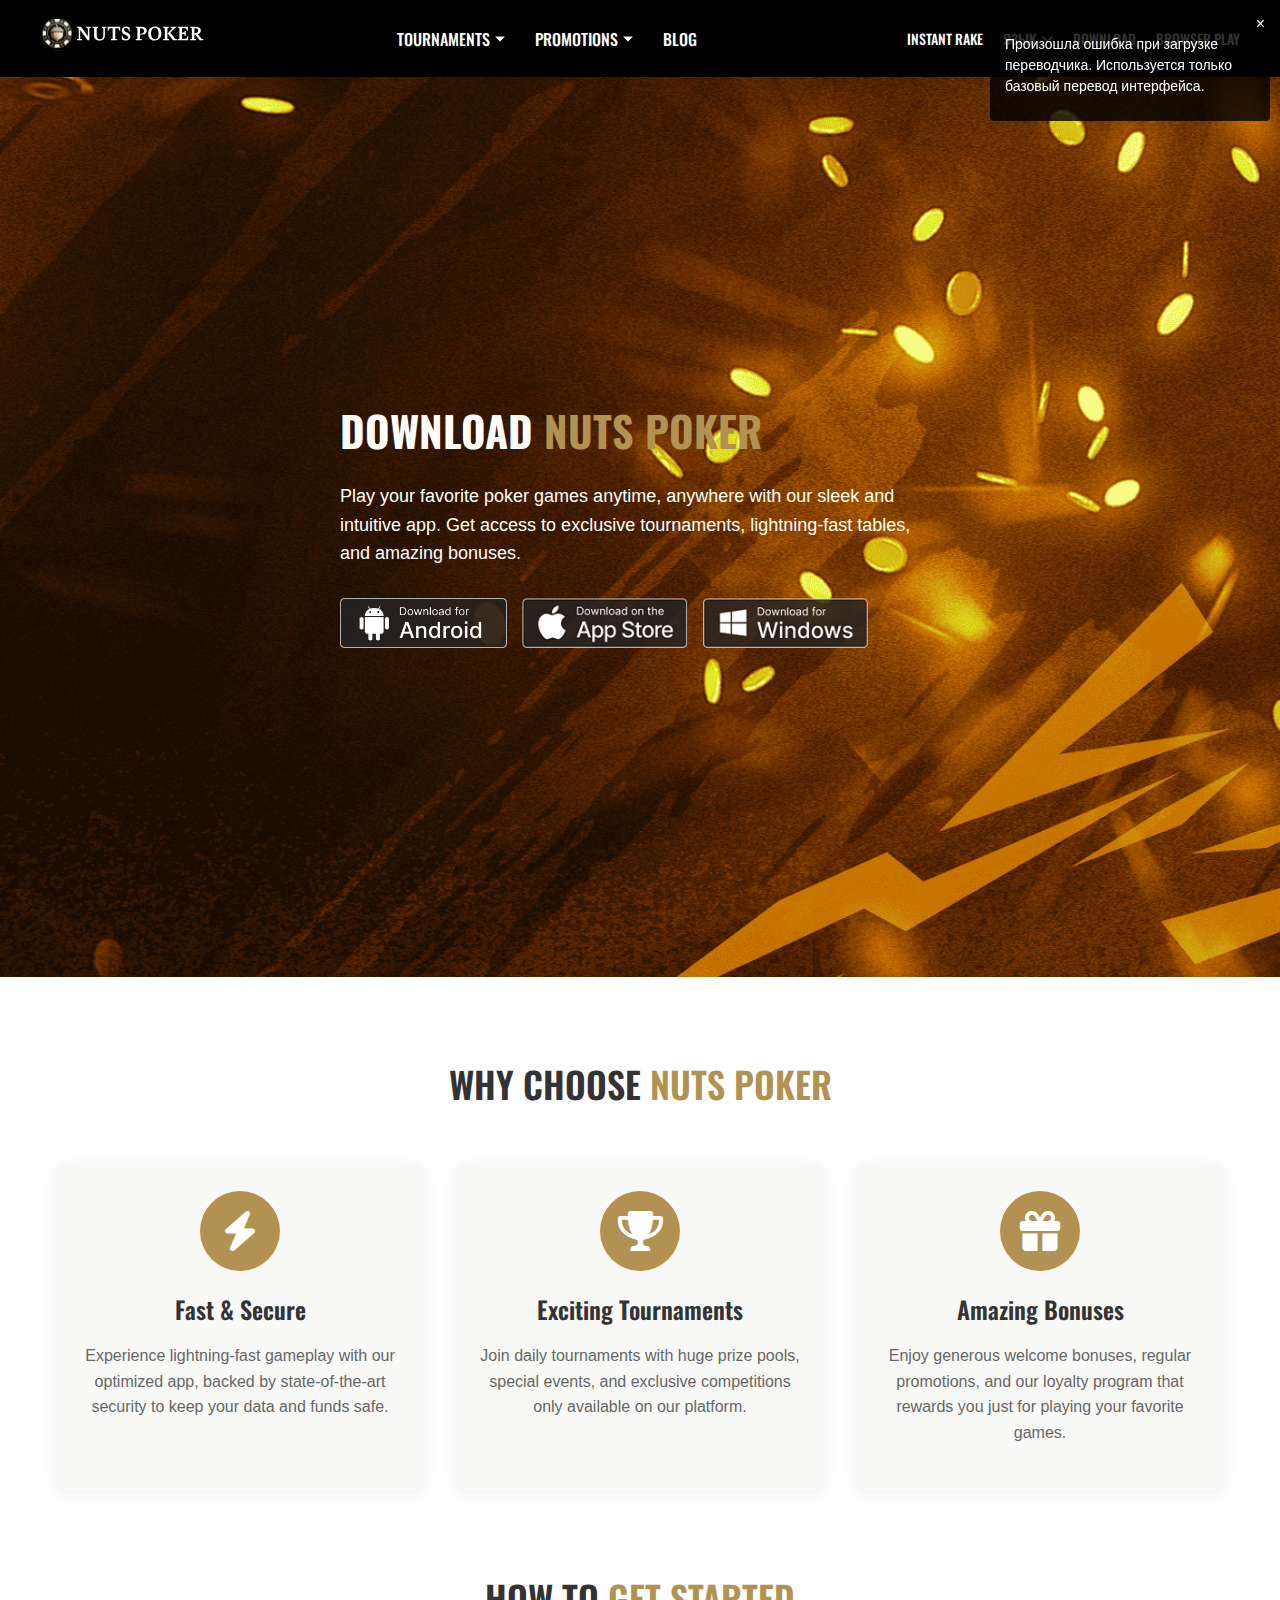
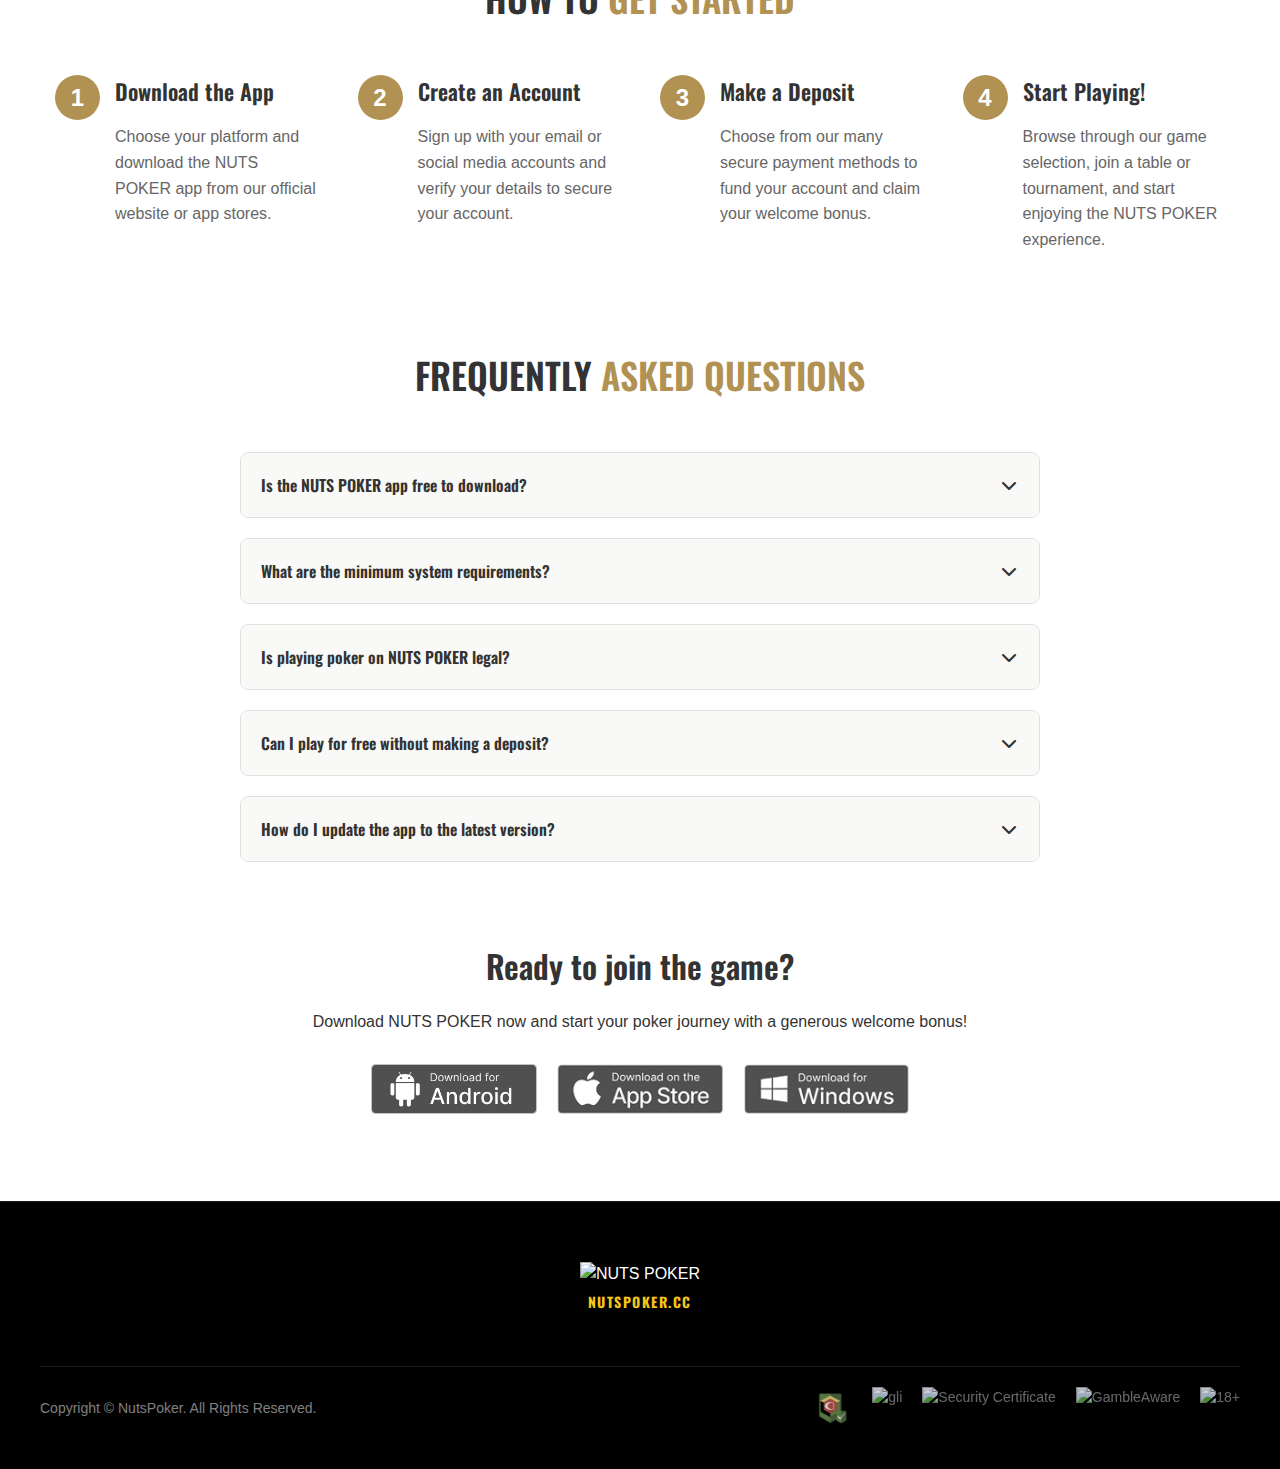
==== download.html @ ba466d4f "101%" ====
<!DOCTYPE html>
<html lang="en">
    <head>
        <meta charset="UTF-8">
        <meta name="viewport" content="width=device-width, initial-scale=1.0">
        <title>Download - NUTS POKER</title>
        <link rel="preconnect" href="https://fonts.googleapis.com">
        <link rel="preconnect" href="https://fonts.gstatic.com" crossorigin>
        <link
            href="https://fonts.googleapis.com/css2?family=Oswald:wght@400;500;600;700&display=swap"
            rel="stylesheet">
        <link rel="stylesheet"
            href="https://cdnjs.cloudflare.com/ajax/libs/font-awesome/6.0.0/css/all.min.css">
        <link rel="stylesheet" href="./assets/scss/main.css">
        <link rel="shortcut icon" href="https://nutspoker.cc/fav.png"
            type="image/x-icon">
    </head>
    <body>
        <header class="header">
            <div class="container header__container">
                <div class="header__logo">
                    <a href="/">
                        <img src="./assets/img/logo.svg" alt="NUTS POKER">
                    </a>
                </div>

                <nav class="header__nav">
                    <div class="header__nav-item header__nav-dropdown">
                        <a href="#" class="header__nav-link">Tournaments</a>
                        <div class="header__dropdown-content">
                            <a href="#" class="header__dropdown-item">MTT
                                Schedule</a>
                        </div>
                    </div>
                    <div class="header__nav-item header__nav-dropdown">
                        <a href="./promotions.html"
                            class="header__nav-link">Promotions</a>
                        <div class="header__dropdown-content">
                            <a href="./match-bonus.html"
                                class="header__dropdown-item">100% Match
                                Bonus</a>
                            <a href="./first-deposit-offer.html"
                                class="header__dropdown-item">$100 FIRST
                                DEPOSIT OFFER</a>
                        </div>
                    </div>
                    <a href="./blog.html" class="header__nav-item">Blog</a>
                </nav>

                <div class="header__actions">
                    <a href="./instant-rakeback.html"
                        class="header__actions-item">Instant rake</a>
                    <div class="header__actions-item header__language">
                        <span>ЯЗЫК <i class="fas fa-chevron-down"
                                style="margin-left: 5px; font-size: 12px;"></i></span>
                        <div class="header__language-dropdown">
                            <a href="#"
                                class="header__language-option">English</a>
                            <a href="#"
                                class="header__language-option">Русский</a>
                        </div>
                    </div>
                    <a href="./download.html"
                        class="header__actions-item">Download</a>
                    <a href="#" class="header__actions-item">Browser play</a>
                </div>

                <button class="header__burger" aria-label="Меню">
                    <span></span>
                    <span></span>
                    <span></span>
                </button>
            </div>
        </header>

        <div class="mobile-menu">
            <div class="mobile-menu__overlay"></div>
            <div class="mobile-menu__container">
                <button class="mobile-menu__close" aria-label="Закрыть меню">
                    <svg xmlns="http://www.w3.org/2000/svg" width="24"
                        height="24" viewBox="0 0 24 24" fill="none"
                        stroke="currentColor" stroke-width="2"
                        stroke-linecap="round" stroke-linejoin="round">
                        <line x1="18" y1="6" x2="6" y2="18"></line>
                        <line x1="6" y1="6" x2="18" y2="18"></line>
                    </svg>
                </button>
                <nav class="mobile-menu__nav">
                    <a href="#" class="mobile-menu__nav-item">Tournaments</a>
                    <a href="#" class="mobile-menu__nav-item">Promotions</a>
                    <a href="#" class="mobile-menu__nav-item">Blog</a>
                    <a href="./instant-rakeback.html"
                        class="mobile-menu__nav-item">Instant rake</a>
                    <a href="#"
                        class="mobile-menu__nav-item">ЯЗЫК</a>
                    <a href="./download.html"
                        class="mobile-menu__nav-item">Download</a>
                    <a href="#"
                        class="mobile-menu__nav-item">Browser play</a>
                </nav>
            </div>
        </div>

        <section class="download-hero">
            <div class="download-hero__container">
                <div class="download-hero__content">
                    <h1 class="download-hero__title">Download <span>NUTS
                            POKER</span></h1>
                    <p class="download-hero__text">Play your favorite poker
                        games anytime, anywhere with our sleek and intuitive
                        app. Get access to exclusive tournaments, lightning-fast
                        tables, and amazing bonuses.</p>
                    <div class="download-hero__buttons">
                        <a href="#" class="download-hero__button">
                            <img src="./assets/img/download_android.png"
                                alt="Download for Android">
                        </a>
                        <a href="#" class="download-hero__button">
                            <img src="./assets/img/download_app_store.png"
                                alt="Download for iOS">
                        </a>
                        <a href="#" class="download-hero__button">
                            <img src="./assets/img/download_windows.png"
                                alt="Download for Windows">
                        </a>
                    </div>
                </div>
                <!-- <img src="./assets/img/download/phones_nuts.ccf0e7b.png"
                    alt="NUTS POKER App" class="download-hero__phone"> -->
            </div>
        </section>

        <section class="download-section">
            <div class="download-section__container">
                <h2 class="download-section__title">Why Choose <span>NUTS
                        POKER</span></h2>
                <div class="download-features">
                    <div class="download-feature">
                        <div class="download-feature__icon">
                            <i class="fas fa-bolt"></i>
                        </div>
                        <h3 class="download-feature__title">Fast & Secure</h3>
                        <p class="download-feature__text">Experience
                            lightning-fast gameplay with our optimized app,
                            backed by state-of-the-art security to keep your
                            data and funds safe.</p>
                    </div>
                    <div class="download-feature">
                        <div class="download-feature__icon">
                            <i class="fas fa-trophy"></i>
                        </div>
                        <h3 class="download-feature__title">Exciting
                            Tournaments</h3>
                        <p class="download-feature__text">Join daily
                            tournaments with huge prize pools, special events,
                            and exclusive competitions only available on our
                            platform.</p>
                    </div>
                    <div class="download-feature">
                        <div class="download-feature__icon">
                            <i class="fas fa-gift"></i>
                        </div>
                        <h3 class="download-feature__title">Amazing Bonuses</h3>
                        <p class="download-feature__text">Enjoy generous welcome
                            bonuses, regular promotions, and our loyalty program
                            that rewards you just for playing your favorite
                            games.</p>
                    </div>
                </div>

                <div class="download-steps">
                    <h2 class="download-section__title">How to <span>Get
                            Started</span></h2>
                    <div class="download-steps__list">
                        <div class="download-step">
                            <div class="download-step__number">1</div>
                            <h3 class="download-step__title">Download the App
                            </h3>
                            <p class="download-step__text">Choose your platform
                                and download the NUTS POKER app from our
                                official website or app stores.</p>
                        </div>
                        <div class="download-step">
                            <div class="download-step__number">2</div>
                            <h3 class="download-step__title">Create an Account
                            </h3>
                            <p class="download-step__text">Sign up with your
                                email or social media accounts and verify your
                                details to secure your account.</p>
                        </div>
                        <div class="download-step">
                            <div class="download-step__number">3</div>
                            <h3 class="download-step__title">Make a Deposit</h3>
                            <p class="download-step__text">Choose from our many
                                secure payment methods to fund your account and
                                claim your welcome bonus.</p>
                        </div>
                        <div class="download-step">
                            <div class="download-step__number">4</div>
                            <h3 class="download-step__title">Start Playing!</h3>
                            <p class="download-step__text">Browse through our
                                game selection, join a table or tournament, and
                                start enjoying the NUTS POKER experience.</p>
                        </div>
                    </div>
                </div>

                <div class="download-faq">
                    <h2 class="download-section__title">Frequently
                        <span>Asked Questions</span></h2>
                    <div class="download-faq__container">
                        <div class="download-faq__item">
                            <div class="download-faq__question">
                                <div class="download-faq__question-text">Is the
                                    NUTS POKER app free to download?</div>
                                <div class="download-faq__icon">
                                    <i class="fas fa-chevron-down"></i>
                                </div>
                            </div>
                            <div class="download-faq__answer">
                                <div class="download-faq__answer-text">Yes, the
                                    NUTS POKER app is completely free to
                                    download on all platforms. There are no
                                    hidden fees or charges for downloading and
                                    installing our application.</div>
                            </div>
                        </div>

                        <div class="download-faq__item">
                            <div class="download-faq__question">
                                <div class="download-faq__question-text">What
                                    are the minimum system requirements?</div>
                                <div class="download-faq__icon">
                                    <i class="fas fa-chevron-down"></i>
                                </div>
                            </div>
                            <div class="download-faq__answer">
                                <div class="download-faq__answer-text">
                                    <p><strong>For Android:</strong> Android 5.0
                                        or higher, 2GB RAM, 200MB free space</p>
                                    <p><strong>For iOS:</strong> iOS 12.0 or
                                        later, compatible with iPhone, iPad, and
                                        iPod touch</p>
                                    <p><strong>For Windows:</strong> Windows 8
                                        or later, 4GB RAM, 500MB free space,
                                        Intel Core i3 or equivalent</p>
                                </div>
                            </div>
                        </div>

                        <div class="download-faq__item">
                            <div class="download-faq__question">
                                <div class="download-faq__question-text">Is
                                    playing poker on NUTS POKER legal?</div>
                                <div class="download-faq__icon">
                                    <i class="fas fa-chevron-down"></i>
                                </div>
                            </div>
                            <div class="download-faq__answer">
                                <div class="download-faq__answer-text">NUTS
                                    POKER is licensed and regulated, ensuring a
                                    legal poker experience. However, it's your
                                    responsibility to ensure that online poker
                                    is legal in your jurisdiction before
                                    playing. Please check your local laws and
                                    regulations.</div>
                            </div>
                        </div>

                        <div class="download-faq__item">
                            <div class="download-faq__question">
                                <div class="download-faq__question-text">Can I
                                    play for free without making a
                                    deposit?</div>
                                <div class="download-faq__icon">
                                    <i class="fas fa-chevron-down"></i>
                                </div>
                            </div>
                            <div class="download-faq__answer">
                                <div class="download-faq__answer-text">Yes!
                                    NUTS POKER offers play money tables where
                                    you can practice and enjoy poker without
                                    risking real money. New accounts receive a
                                    starter pack of play chips that you can use
                                    on these tables.</div>
                            </div>
                        </div>

                        <div class="download-faq__item">
                            <div class="download-faq__question">
                                <div class="download-faq__question-text">How do
                                    I update the app to the latest
                                    version?</div>
                                <div class="download-faq__icon">
                                    <i class="fas fa-chevron-down"></i>
                                </div>
                            </div>
                            <div class="download-faq__answer">
                                <div class="download-faq__answer-text">For
                                    mobile devices, updates are typically
                                    handled through the App Store or Google Play
                                    Store. For Windows, the application will
                                    notify you when an update is available and
                                    guide you through the update process.</div>
                            </div>
                        </div>
                    </div>
                </div>

                <div class="download-cta">
                    <h2 class="download-cta__title">Ready to join the game?</h2>
                    <p>Download NUTS POKER now and start your poker journey with
                        a generous welcome bonus!</p>
                    <div class="download-cta__buttons">
                        <a href="#" class="download-hero__button">
                            <img src="./assets/img/download_android.png"
                                alt="Download for Android">
                        </a>
                        <a href="#" class="download-hero__button">
                            <img src="./assets/img/download_app_store.png"
                                alt="Download for iOS">
                        </a>
                        <a href="#" class="download-hero__button">
                            <img src="./assets/img/download_windows.png"
                                alt="Download for Windows">
                        </a>
                    </div>
                </div>
            </div>
        </section>

        <footer class="footer">
            <div class="container">
                <div class="footer__main">
                    <div class="footer__logo">
                        <img
                            src="https://nutspoker.cc/img/layout/footer/NP_Logo_web.png"
                            alt="NUTS POKER" class="footer__logo-img">
                        <p class="footer__domain">NUTSPOKER.CC</p>
                    </div>
                </div>

                <div class="footer__bottom">
                    <div class="footer__copyright">
                        Copyright © NutsPoker. All Rights Reserved.
                    </div>
                    <div class="footer__certificates">
                        <img src="assets/img/footer/1.png"
                            alt="Gambling License" class="footer__cert-img">
                        <img
                            src="https://nutspoker.cc/img/layout/footer/gli.jpeg"
                            alt="gli"
                            class="footer__cert-img">
                        <img
                            src="https://nutspoker.cc/img/layout/footer/icon_08.png"
                            alt="Security Certificate" class="footer__cert-img">
                        <img
                            src="https://nutspoker.cc/img/layout/footer/GambleAware.png"
                            alt="GambleAware"
                            class="footer__cert-img">
                        <img
                            src="https://nutspoker.cc/img/layout/footer/icon_10.png"
                            alt="18+"
                            class="footer__cert-img">
                    </div>
                </div>
            </div>
        </footer>

        <script src="./assets/js/main.js"></script>
        <div id="google_translate_element"></div>

        <script>
            document.addEventListener('DOMContentLoaded', function() {
                const faqItems = document.querySelectorAll('.download-faq__item');
                
                faqItems.forEach(item => {
                    const question = item.querySelector('.download-faq__question');
                    
                    question.addEventListener('click', () => {
                        item.classList.toggle('active');
                    });
                });
            });
        </script>
    </body>
</html>
---- assets/scss/main.css ----
html {
  line-height: 1.15;
  -webkit-text-size-adjust: 100%;
  font-size: 12px;
}

body {
  margin: 0;
  min-width: 320px;
}

main {
  display: block;
}

h1 {
  font-size: 2em;
  margin: 0.67em 0;
}

hr {
  box-sizing: content-box;
  height: 0;
  overflow: visible;
}

pre {
  font-family: monospace, monospace;
  font-size: 1em;
}

a {
  background-color: transparent;
}

abbr[title] {
  border-bottom: none;
  -webkit-text-decoration: underline dotted;
          text-decoration: underline dotted;
}

b,
strong {
  font-weight: bolder;
}

code,
kbd,
samp {
  font-family: monospace, monospace;
  font-size: 1em;
}

small {
  font-size: 80%;
}

sub,
sup {
  font-size: 75%;
  line-height: 0;
  position: relative;
  vertical-align: baseline;
}

sub {
  bottom: -0.25em;
}

sup {
  top: -0.5em;
}

img {
  border-style: none;
  max-width: 100%;
  height: auto;
}

button,
input,
optgroup,
select,
textarea {
  font-family: inherit;
  font-size: 100%;
  line-height: 1.15;
  margin: 0;
}

button,
input {
  overflow: visible;
}

button,
select {
  text-transform: none;
}

button,
[type=button],
[type=reset],
[type=submit] {
  -webkit-appearance: button;
}

button::-moz-focus-inner,
[type=button]::-moz-focus-inner,
[type=reset]::-moz-focus-inner,
[type=submit]::-moz-focus-inner {
  border-style: none;
  padding: 0;
}

button:-moz-focusring,
[type=button]:-moz-focusring,
[type=reset]:-moz-focusring,
[type=submit]:-moz-focusring {
  outline: 1px dotted ButtonText;
}

fieldset {
  padding: 0.35em 0.75em 0.625em;
}

legend {
  box-sizing: border-box;
  color: inherit;
  display: table;
  max-width: 100%;
  padding: 0;
  white-space: normal;
}

progress {
  vertical-align: baseline;
}

textarea {
  overflow: auto;
}

[type=checkbox],
[type=radio] {
  box-sizing: border-box;
  padding: 0;
}

[type=number]::-webkit-inner-spin-button,
[type=number]::-webkit-outer-spin-button {
  height: auto;
}

[type=search] {
  -webkit-appearance: textfield;
  outline-offset: -2px;
}

[type=search]::-webkit-search-decoration {
  -webkit-appearance: none;
}

::-webkit-file-upload-button {
  -webkit-appearance: button;
  font: inherit;
}

details {
  display: block;
}

summary {
  display: list-item;
}

template {
  display: none;
}

[hidden] {
  display: none;
}

* {
  box-sizing: border-box;
}

.container {
  max-width: 1240px;
  padding: 0 20px;
  margin: 0 auto;
  width: 100%;
}

body {
  font-family: "Oswald", sans-serif;
  background-color: #000000;
  color: #ffffff;
  font-size: 16px;
  line-height: 1.5;
  -webkit-font-smoothing: antialiased;
  -moz-osx-font-smoothing: grayscale;
}
body.no-scroll {
  overflow: hidden;
  position: fixed;
  width: 100%;
  height: 100%;
}

a {
  text-decoration: none;
  color: inherit;
}

ul {
  list-style: none;
  margin: 0;
  padding: 0;
}

h1,
h2,
h3,
h4,
h5,
h6 {
  margin: 0;
  font-family: "Oswald", sans-serif;
  font-weight: 700;
}

.font-bold {
  font-weight: 700;
  color: #f5c518;
}

strong,
b {
  color: #f5c518;
}

.header__language span:after {
  display: none;
}

.page-header {
  background-color: #fff;
}

.breadcrumbs {
  background-color: #fff;
}

.breadcrumbs__item {
  color: #957944;
}

span.breadcrumbs__item {
  color: rgba(0, 0, 0, 0.3803921569);
}

.header {
  background-color: #000000;
  padding: 15px 0;
}
.header__container {
  display: flex;
  flex-direction: row;
  justify-content: space-between;
  align-items: center;
  flex-wrap: nowrap;
}
.header__logo img {
  height: 40px;
  width: auto;
}
.header__nav {
  display: flex;
  gap: 30px;
}
.header__nav-item {
  color: #ffffff;
  font-family: "Oswald", sans-serif;
  font-size: 16px;
  font-weight: 500;
  text-transform: uppercase;
  text-decoration: none;
  transition: color 0.3s ease;
  position: relative;
}
.header__nav-item:hover {
  color: #f5c518;
}
.header__nav-dropdown {
  position: relative;
}
.header__nav-dropdown:hover .header__dropdown-content {
  display: block;
  opacity: 1;
  transform: translateY(0);
}
.header__nav-link {
  color: #ffffff;
  font-family: "Oswald", sans-serif;
  font-size: 16px;
  font-weight: 500;
  text-transform: uppercase;
  text-decoration: none;
  transition: color 0.3s ease;
  position: relative;
  display: inline-block;
  padding-right: 15px;
}
.header__nav-link:hover {
  color: #f5c518;
}
.header__nav-link:after {
  content: "";
  position: absolute;
  right: 0;
  top: 50%;
  transform: translateY(-50%);
  width: 0;
  height: 0;
  border-left: 5px solid transparent;
  border-right: 5px solid transparent;
  border-top: 5px solid #ffffff;
  transition: border-top-color 0.3s ease;
}
.header__nav-link:hover:after {
  border-top-color: #f5c518;
}
.header__dropdown-content {
  position: absolute;
  top: 100%;
  left: 0;
  min-width: 220px;
  background-color: #000000;
  border: 1px solid rgba(255, 255, 255, 0.1);
  z-index: 1000;
  display: none;
  opacity: 0;
  transform: translateY(10px);
  transition: opacity 0.3s ease, transform 0.3s ease;
  padding: 10px 0;
  border-radius: 4px;
  box-shadow: 0 5px 15px rgba(0, 0, 0, 0.5);
}
.header__dropdown-item {
  display: block;
  padding: 10px 15px;
  color: #ffffff;
  font-family: "Oswald", sans-serif;
  font-size: 14px;
  font-weight: 500;
  text-decoration: none;
  transition: background-color 0.3s ease, color 0.3s ease;
}
.header__dropdown-item:hover {
  background-color: rgba(245, 197, 24, 0.1);
  color: #f5c518;
}
.header__actions {
  display: flex;
  flex-direction: row;
  justify-content: flex-end;
  align-items: center;
  flex-wrap: nowrap;
}
.header__actions-item {
  margin-left: 20px;
  color: #ffffff;
  font-family: "Oswald", sans-serif;
  font-size: 14px;
  text-transform: uppercase;
  font-weight: 500;
  transition: color 0.3s ease;
}
.header__actions-item:hover {
  color: #f5c518;
}
.header__language {
  position: relative;
  cursor: pointer;
}
.header__language span {
  display: flex;
  align-items: center;
}
.header__language span::after {
  display: none;
}
.header__language:hover span:after {
  transform: rotate(225deg);
}
.header__language:hover .header__language-dropdown {
  opacity: 1;
  visibility: visible;
  transform: translateY(0);
}
.header__language-dropdown {
  position: absolute;
  top: 100%;
  left: 0;
  min-width: 150px;
  background-color: black;
  border-radius: 4px;
  padding: 10px 0;
  margin-top: 10px;
  box-shadow: 0 5px 15px rgba(0, 0, 0, 0.3);
  opacity: 0;
  visibility: hidden;
  transform: translateY(10px);
  transition: all 0.3s ease;
  z-index: 100;
}
.header__language-dropdown:before {
  content: "";
  position: absolute;
  top: -6px;
  left: 20px;
  width: 12px;
  height: 12px;
  background: black;
  transform: rotate(45deg);
  border-radius: 2px;
}
.header__language-option {
  display: block;
  padding: 8px 15px;
  color: #ffffff;
  font-size: 14px;
  text-transform: none;
  transition: color 0.3s ease, background-color 0.3s ease;
}
.header__language-option:hover {
  color: #f5c518;
  background-color: rgba(255, 255, 255, 0.05);
}

.footer {
  background-color: #000000;
  padding: 40px 0 30px;
  color: #ffffff;
  border-top: 1px solid rgba(255, 255, 255, 0.1);
  position: relative;
  overflow: hidden;
}
@media (min-width: 768px) {
  .footer {
    padding: 60px 0 40px;
  }
}
.footer__container {
  position: relative;
  z-index: 2;
}
.footer__main {
  display: flex;
  justify-content: center;
  width: 100%;
  margin-bottom: 40px;
}
.footer__logo {
  display: flex;
  flex-direction: column;
  align-items: center;
}
.footer__logo-img {
  max-width: 220px;
  height: auto;
}
@media (min-width: 768px) {
  .footer__logo-img {
    max-width: 300px;
  }
}
@media (min-width: 992px) {
  .footer__logo-img {
    max-width: 350px;
  }
}
.footer__domain {
  font-family: "Oswald", sans-serif;
  color: #f5c518;
  font-size: 14px;
  font-weight: 700;
  letter-spacing: 1.5px;
  margin-top: 5px;
  text-align: center;
  text-transform: uppercase;
}
.footer__column {
  width: 100%;
  margin-bottom: 30px;
}
@media (min-width: 768px) {
  .footer__column {
    width: auto;
    margin-bottom: 0;
  }
}
.footer__title {
  font-size: 18px;
  font-weight: 600;
  margin-bottom: 20px;
  text-transform: uppercase;
}
.footer__links {
  display: flex;
  flex-direction: column;
  justify-content: flex-start;
  align-items: flex-start;
  flex-wrap: nowrap;
}
.footer__links a {
  color: rgba(255, 255, 255, 0.7);
  margin-bottom: 10px;
  transition: color 0.3s ease;
}
.footer__links a:hover {
  color: #ffffff;
}
.footer__bottom {
  margin-top: 20px;
  padding-top: 20px;
  border-top: 1px solid rgba(255, 255, 255, 0.1);
  font-size: 14px;
  color: rgba(255, 255, 255, 0.5);
  display: flex;
  flex-direction: column;
  align-items: center;
}
@media (min-width: 768px) {
  .footer__bottom {
    flex-direction: row;
    justify-content: space-between;
    align-items: center;
  }
}
.footer__copyright {
  margin-bottom: 20px;
  text-align: center;
}
@media (min-width: 768px) {
  .footer__copyright {
    margin-bottom: 0;
    text-align: left;
  }
}
.footer__certificates {
  display: flex;
  flex-wrap: wrap;
  justify-content: center;
  gap: 15px;
}
@media (min-width: 768px) {
  .footer__certificates {
    justify-content: flex-end;
    gap: 20px;
  }
}
.footer__cert-img {
  height: 32px;
  width: auto;
  opacity: 0.8;
  transition: opacity 0.3s ease;
}
.footer__cert-img:hover {
  opacity: 1;
}
@media (min-width: 768px) {
  .footer__cert-img {
    height: 38px;
  }
}
@media (min-width: 992px) {
  .footer__cert-img {
    height: 42px;
  }
}

.btn {
  display: inline-flex;
  align-items: center;
  justify-content: center;
  border-radius: 4px;
  font-family: "Oswald", sans-serif;
  font-size: 16px;
  font-weight: 500;
  cursor: pointer;
  border: none;
  transition: all 0.3s ease;
}
.btn--primary {
  background-color: #f5c518;
  color: #000000;
}
.btn--primary:hover {
  background-color: #f7d149;
}
.btn--download {
  max-width: 190px;
  transition: transform 0.3s ease;
}
.btn--download:hover {
  transform: translateY(-5px);
}
.btn--download .icon {
  margin-right: 10px;
  font-size: 20px;
}
.btn--download .text {
  text-align: left;
}
.btn--download .text .small {
  font-size: 12px;
  display: block;
  opacity: 0.8;
}
.btn--download .text .large {
  font-size: 16px;
  font-weight: 500;
}

.form__group {
  margin-bottom: 20px;
}
.form__label {
  display: block;
  margin-bottom: 8px;
  font-weight: 500;
}
.form__input {
  width: 100%;
  padding: 12px 15px;
  border-radius: 4px;
  border: 1px solid rgba(0, 0, 0, 0.1);
  font-size: 16px;
}
.form__input:focus {
  outline: none;
  border-color: rgba(245, 197, 24, 0.5);
  box-shadow: 0 0 0 2px rgba(245, 197, 24, 0.1);
}
.form__submit {
  margin-top: 10px;
}

.hero {
  background-color: #000000;
  padding: 60px 0;
  color: #ffffff;
  position: relative;
  overflow: hidden;
}
@media (max-width: 767px) {
  .hero {
    padding: 40px 0;
  }
}
@media (max-width: 480px) {
  .hero {
    padding: 30px 0;
  }
}
.hero__container {
  display: flex;
  flex-direction: row;
  justify-content: space-between;
  align-items: center;
  flex-wrap: wrap;
  position: relative;
  z-index: 2;
}
@media (min-width: 992px) {
  .hero__container {
    flex-wrap: nowrap;
  }
}
.hero__content {
  width: 100%;
  margin-bottom: 40px;
}
@media (min-width: 992px) {
  .hero__content {
    width: 50%;
    margin-bottom: 0;
  }
}
@media (max-width: 480px) {
  .hero__content {
    margin-bottom: 20px;
  }
}
.hero__title {
  font-family: "Oswald", sans-serif;
  font-size: 42px;
  font-weight: 700;
  line-height: 1.1;
  margin-bottom: 20px;
  text-transform: uppercase;
}
.hero__title span {
  color: #f5c518;
}
@media (min-width: 768px) {
  .hero__title {
    font-size: 52px;
  }
}
@media (min-width: 992px) {
  .hero__title {
    font-size: 60px;
  }
}
@media (max-width: 480px) {
  .hero__title {
    font-size: 32px;
    margin-bottom: 15px;
  }
}
.hero__image {
  width: 100%;
  text-align: center;
  overflow: hidden;
  max-width: 100%;
}
@media (min-width: 992px) {
  .hero__image {
    width: 45%;
  }
}
.hero__image img {
  max-width: 100%;
  height: auto;
}

.slider {
  padding: 50px 0;
  background-color: #000000;
  position: relative;
}
@media (max-width: 767px) {
  .slider {
    padding: 30px 0;
  }
}
.slider__container {
  position: relative;
  max-width: 100%;
}
.slider__wrapper {
  overflow: hidden;
  position: relative;
}
.slider__slides {
  display: flex;
  flex-direction: row;
  justify-content: flex-start;
  align-items: stretch;
  flex-wrap: nowrap;
  transition: transform 0.5s ease;
}
.slider__slide {
  min-width: 100%;
  padding: 0 15px;
}
@media (min-width: 768px) {
  .slider__slide {
    min-width: 33.333%;
  }
}
@media (max-width: 480px) {
  .slider__slide {
    padding: 0 10px;
  }
}
.slider__slide img {
  width: 100%;
  height: auto;
  border-radius: 8px;
}
.slider__nav {
  position: absolute;
  top: 50%;
  right: 0;
  left: 0;
  transform: translateY(-50%);
  display: flex;
  flex-direction: row;
  justify-content: space-between;
  align-items: center;
  flex-wrap: nowrap;
  pointer-events: none;
  padding: 0 10px;
}
@media (max-width: 767px) {
  .slider__nav {
    padding: 0 5px;
  }
}
.slider__nav-button {
  width: 50px;
  height: 50px;
  border-radius: 50%;
  background-color: rgba(255, 255, 255, 0.1);
  color: #ffffff;
  display: flex;
  flex-direction: row;
  justify-content: center;
  align-items: center;
  flex-wrap: nowrap;
  cursor: pointer;
  pointer-events: auto;
  transition: background-color 0.3s ease;
}
@media (max-width: 767px) {
  .slider__nav-button {
    width: 40px;
    height: 40px;
  }
}
.slider__nav-button:hover {
  background-color: rgba(255, 255, 255, 0.2);
}

.download-buttons {
  margin-top: 40px;
  display: flex;
  flex-direction: row;
  justify-content: center;
  align-items: center;
  flex-wrap: wrap;
  gap: 15px;
}
@media (min-width: 768px) {
  .download-buttons {
    justify-content: center;
  }
}
@media (max-width: 480px) {
  .download-buttons {
    margin-top: 20px;
    gap: 10px;
  }
}
@media (max-width: 480px) {
  .download-buttons .btn--download img {
    max-height: 40px;
    width: auto;
  }
}

.promo-slider {
  padding: 40px 0;
  position: relative;
  max-width: 100%;
  overflow: hidden;
}
@media (max-width: 767px) {
  .promo-slider {
    padding: 20px 0;
    overflow: hidden;
  }
}
.promo-slider__container {
  position: relative;
  max-width: 1400px;
  margin: 0 auto;
  padding: 0 20px;
}
@media (max-width: 767px) {
  .promo-slider__container {
    padding: 0 10px;
    max-width: 100%;
  }
}
.promo-slider__wrapper {
  position: relative;
  width: 100%;
  height: 520px;
  perspective: 1000px;
  overflow: visible;
}
@media (max-width: 767px) {
  .promo-slider__wrapper {
    height: 380px;
    overflow: hidden;
    max-width: 100%;
    perspective: 600px;
  }
}
@media (max-width: 480px) {
  .promo-slider__wrapper {
    height: 350px;
  }
}
.promo-slider__slides {
  position: relative;
  height: 100%;
  transform-style: preserve-3d;
  transition: transform 0.7s ease-out;
  max-width: 100%;
}
.promo-slider__slide {
  position: absolute;
  top: 0;
  left: 0;
  right: 0;
  margin: 0 auto;
  width: 100%;
  max-width: 420px;
  height: 100%;
  border-radius: 12px;
  overflow: hidden;
  transition: transform 0.7s ease-out, opacity 0.7s ease-out, box-shadow 0.7s ease-out;
  backface-visibility: hidden;
  transform-origin: center center;
}
@media (max-width: 767px) {
  .promo-slider__slide {
    max-width: 280px;
  }
}
@media (max-width: 480px) {
  .promo-slider__slide {
    max-width: 240px;
  }
}
.promo-slider__slide img {
  max-width: 370px;
  max-height: 450px;
  -o-object-fit: cover;
     object-fit: cover;
  border-radius: 12px;
}
@media (max-width: 767px) {
  .promo-slider__slide img {
    max-width: 100%;
    max-height: 350px;
  }
}
@media (max-width: 480px) {
  .promo-slider__slide img {
    max-height: 320px;
  }
}
.promo-slider__slide--active {
  z-index: 5;
  transform: translateZ(100px) scale(1);
  opacity: 1;
}
@media (max-width: 767px) {
  .promo-slider__slide--active {
    transform: translateZ(50px) scale(1);
  }
}
.promo-slider__slide--prev {
  z-index: 4;
  transform: translateX(-50%) translateZ(0) scale(0.85);
}
@media (max-width: 767px) {
  .promo-slider__slide--prev {
    transform: translateX(-35%) translateZ(0) scale(0.7);
  }
}
@media (max-width: 480px) {
  .promo-slider__slide--prev {
    transform: translateX(-30%) translateZ(0) scale(0.6);
    opacity: 0.8;
  }
}
.promo-slider__slide--next {
  z-index: 4;
  transform: translateX(50%) translateZ(0) scale(0.85);
}
@media (max-width: 767px) {
  .promo-slider__slide--next {
    transform: translateX(35%) translateZ(0) scale(0.7);
  }
}
@media (max-width: 480px) {
  .promo-slider__slide--next {
    transform: translateX(30%) translateZ(0) scale(0.6);
    opacity: 0.8;
  }
}
.promo-slider__slide--hidden {
  opacity: 0;
  pointer-events: none;
}
.promo-slider__content {
  position: absolute;
  top: 0;
  left: 0;
  width: 100%;
  height: 100%;
  padding: 30px;
  display: flex;
  flex-direction: column;
  z-index: 2;
}
.promo-slider__title {
  font-family: "Oswald", sans-serif;
  font-size: 48px;
  font-weight: 700;
  text-transform: uppercase;
  color: #ffffff;
  text-shadow: 0 2px 10px rgba(0, 0, 0, 0.5);
  line-height: 1;
  margin-bottom: 10px;
}
.promo-slider__title--accent {
  color: #9de13c;
}
.promo-slider__title--small {
  font-size: 32px;
}
.promo-slider__title--large {
  font-size: 64px;
}
.promo-slider__subtitle {
  font-size: 20px;
  color: #ffffff;
  text-transform: uppercase;
  margin-bottom: 20px;
  line-height: 1.3;
}
.promo-slider__prize {
  font-family: "Oswald", sans-serif;
  font-size: 90px;
  font-weight: 700;
  color: #ffffff;
  text-shadow: 0 0 15px rgba(255, 255, 255, 0.5);
  margin-bottom: 15px;
  line-height: 1;
}
.promo-slider__prize--blue {
  color: #59e3ff;
}
.promo-slider__description {
  font-size: 14px;
  color: #ffffff;
  margin-top: auto;
  margin-bottom: 15px;
}
.promo-slider__dates {
  font-size: 18px;
  font-weight: 700;
  color: #ffffff;
  text-transform: uppercase;
  margin-bottom: 15px;
}
.promo-slider__logos {
  display: flex;
  align-items: center;
  gap: 10px;
  margin-top: auto;
}
.promo-slider__logos img {
  height: 20px;
  width: auto;
  -o-object-fit: contain;
     object-fit: contain;
}
.promo-slider__nav {
  position: absolute;
  top: 50%;
  right: 0;
  left: 0;
  transform: translateY(-50%);
  display: flex;
  flex-direction: row;
  justify-content: space-between;
  align-items: center;
  flex-wrap: nowrap;
  pointer-events: none;
  padding: 0 10px;
  width: 100%;
  max-width: 1600px;
  margin: 0 auto;
  z-index: 10;
}
@media (max-width: 767px) {
  .promo-slider__nav {
    padding: 0 5px;
  }
}
.promo-slider__nav-button {
  width: 50px;
  height: 50px;
  border-radius: 50%;
  background-color: rgba(255, 255, 255, 0.1);
  color: #ffffff;
  display: flex;
  flex-direction: row;
  justify-content: center;
  align-items: center;
  flex-wrap: nowrap;
  cursor: pointer;
  pointer-events: auto;
  transition: background-color 0.3s ease;
}
@media (max-width: 767px) {
  .promo-slider__nav-button {
    width: 40px;
    height: 40px;
  }
}
.promo-slider__nav-button:hover {
  background-color: rgba(255, 255, 255, 0.2);
}

.features {
  padding: 80px 0;
  background-color: #000000;
  text-align: center;
}
@media (min-width: 576px) {
  .features {
    padding: 60px 0;
  }
}
.features__heading {
  text-align: center;
  color: #ffffff;
  font-family: "Oswald", sans-serif;
  font-size: 32px;
  font-weight: 700;
  text-transform: uppercase;
  margin-bottom: 40px;
  letter-spacing: 1px;
}
@media (min-width: 576px) {
  .features__heading {
    font-size: 36px;
    margin-bottom: 50px;
  }
}
@media (min-width: 768px) {
  .features__heading {
    font-size: 42px;
    margin-bottom: 60px;
  }
}
@media (min-width: 992px) {
  .features__heading {
    font-size: 48px;
  }
}
.features__grid {
  display: grid;
  grid-template-columns: 1fr;
  gap: 20px;
}
@media (min-width: 576px) {
  .features__grid {
    grid-template-columns: repeat(2, 1fr);
  }
}
@media (min-width: 992px) {
  .features__grid {
    grid-template-columns: repeat(4, 1fr);
    gap: 20px;
  }
}
.features__card {
  position: relative;
  border-radius: 20px;
  overflow: hidden;
  background: linear-gradient(135deg, #ceac69 0%, #a78445 100%);
  height: 420px;
  display: flex;
  flex-direction: column;
  box-shadow: 0 15px 30px rgba(0, 0, 0, 0.3);
  border: 2px solid rgba(255, 255, 255, 0.1);
  transition: transform 0.3s ease, box-shadow 0.3s ease;
}
@media (min-width: 480px) {
  .features__card {
    height: 440px;
  }
}
.features__card:hover {
  transform: translateY(-5px);
  box-shadow: 0 20px 40px rgba(0, 0, 0, 0.4);
}
@media (min-width: 768px) {
  .features__card {
    height: 460px;
  }
}
.features__card::before {
  content: "";
  position: absolute;
  top: 0;
  left: 0;
  right: 0;
  bottom: 0;
  background: linear-gradient(to bottom, rgba(0, 0, 0, 0) 50%, rgba(0, 0, 0, 0.4) 100%);
  z-index: 1;
}
.features__card-content {
  padding: 30px 20px;
  height: 100%;
  display: flex;
  flex-direction: column;
  z-index: 2;
  position: relative;
}
@media (min-width: 576px) {
  .features__card-content {
    padding: 30px 25px;
  }
}
.features__card-icon {
  margin-bottom: 20px;
  width: 70px;
  height: 70px;
  background: url("../img/features/shield-bg.svg") no-repeat center center;
  background-size: contain;
  display: flex;
  align-items: center;
  justify-content: center;
}
@media (min-width: 576px) {
  .features__card-icon {
    margin-bottom: 25px;
    width: 84px;
    height: 84px;
  }
}
.features__card-icon img {
  width: 35px;
  height: 35px;
  -o-object-fit: contain;
     object-fit: contain;
}
@media (min-width: 576px) {
  .features__card-icon img {
    width: 40px;
    height: 40px;
  }
}
.features__card-title {
  color: #ffffff;
  font-family: "Oswald", sans-serif;
  font-size: 22px;
  font-weight: 700;
  line-height: 1.1;
  margin-bottom: 15px;
  text-transform: uppercase;
  max-width: 75%;
  letter-spacing: 0.5px;
  text-shadow: 0 2px 4px rgba(0, 0, 0, 0.2);
}
@media (min-width: 576px) {
  .features__card-title {
    font-size: 24px;
    margin-bottom: 20px;
    max-width: 70%;
  }
}
@media (min-width: 768px) {
  .features__card-title {
    font-size: 26px;
  }
}
.features__card-text {
  color: #ffffff;
  font-size: 15px;
  line-height: 1.4;
  margin-bottom: 20px;
  max-width: 75%;
  text-shadow: 0 1px 2px rgba(0, 0, 0, 0.15);
}
@media (min-width: 576px) {
  .features__card-text {
    font-size: 16px;
    margin-bottom: 30px;
    max-width: 70%;
  }
}
.features__card-image {
  position: absolute;
  right: -30px;
  bottom: -20px;
  max-width: 200px;
  max-height: 240px;
  z-index: 1;
  transform: rotate(5deg);
  filter: drop-shadow(0 10px 15px rgba(0, 0, 0, 0.3));
}
@media (min-width: 480px) {
  .features__card-image {
    max-width: 220px;
    max-height: 260px;
  }
}
@media (min-width: 576px) {
  .features__card-image {
    max-width: 240px;
    max-height: 280px;
  }
}
.features__card-image img {
  width: 100%;
  height: auto;
  -o-object-fit: contain;
     object-fit: contain;
}

.promotions {
  padding: 80px 0 60px;
  background-color: #000000;
  position: relative;
}
@media (max-width: 767px) {
  .promotions {
    padding: 50px 0 40px;
  }
}
@media (max-width: 480px) {
  .promotions {
    padding: 40px 0 30px;
  }
}
.promotions__heading {
  text-align: center;
  color: #ffffff;
  font-family: "Oswald", sans-serif;
  font-size: 38px;
  font-weight: 700;
  text-transform: uppercase;
  margin-bottom: 60px;
  letter-spacing: 1px;
}
.promotions__heading span {
  color: #f5c518;
}
@media (min-width: 768px) {
  .promotions__heading {
    font-size: 42px;
  }
}
@media (min-width: 992px) {
  .promotions__heading {
    font-size: 48px;
  }
}
@media (max-width: 767px) {
  .promotions__heading {
    margin-bottom: 40px;
    font-size: 36px;
  }
}
@media (max-width: 480px) {
  .promotions__heading {
    font-size: 32px;
    margin-bottom: 30px;
  }
}
.promotions__slider {
  position: relative;
  width: 100%;
  padding-bottom: 70px;
}
@media (max-width: 767px) {
  .promotions__slider {
    padding-bottom: 50px;
  }
}
.promotions__slider-container {
  position: relative;
  overflow: visible;
  width: 100%;
  max-width: 1400px;
  margin: 0 auto;
  padding: 0 40px;
  z-index: 9999 !important;
}
@media (min-width: 992px) {
  .promotions__slider-container {
    padding: 0 60px;
  }
}
@media (max-width: 767px) {
  .promotions__slider-container {
    padding: 0 20px;
  }
}
@media (max-width: 480px) {
  .promotions__slider-container {
    padding: 0 10px;
  }
}
.promotions__slider-wrapper {
  position: relative;
  width: 100%;
  height: 520px;
  perspective: 1000px;
  overflow: visible;
}
@media (min-width: 768px) {
  .promotions__slider-wrapper {
    height: 600px;
  }
}
@media (max-width: 767px) {
  .promotions__slider-wrapper {
    height: 450px;
    perspective: 600px;
  }
}
@media (max-width: 480px) {
  .promotions__slider-wrapper {
    height: 380px;
    perspective: 500px;
  }
}
.promotions__slider-slides {
  position: relative;
  height: 100%;
  transform-style: preserve-3d;
  transition: transform 0.7s ease-out;
  z-index: 10;
  max-width: 100%;
}
.promotions__slider-slide {
  position: absolute;
  top: 0;
  left: 0;
  right: 0;
  margin: 0 auto;
  width: 100%;
  max-width: 360px;
  height: 100%;
  border-radius: 8px;
  overflow: hidden;
  transition: transform 0.7s ease-out, opacity 0.7s ease-out, box-shadow 0.7s ease-out;
  backface-visibility: hidden;
  transform-origin: center center;
  box-shadow: 0 10px 30px rgba(0, 0, 0, 0.7);
  z-index: 10;
}
@media (max-width: 767px) {
  .promotions__slider-slide {
    max-width: 300px;
  }
}
@media (max-width: 480px) {
  .promotions__slider-slide {
    max-width: 260px;
  }
}
.promotions__slider-slide img {
  -o-object-fit: cover;
     object-fit: cover;
  border-radius: 8px;
  width: 100%;
  height: 100%;
}
@media (max-width: 767px) {
  .promotions__slider-slide img {
    max-height: 450px;
  }
}
@media (max-width: 480px) {
  .promotions__slider-slide img {
    max-height: 380px;
  }
}
.promotions__slider-slide--active {
  z-index: 15;
  transform: translateZ(80px) scale(1);
  opacity: 1;
}
@media (max-width: 767px) {
  .promotions__slider-slide--active {
    transform: translateZ(40px) scale(1);
  }
}
.promotions__slider-slide--prev {
  z-index: 14;
  transform: translateX(-50%) translateZ(0) scale(0.8);
}
@media (max-width: 767px) {
  .promotions__slider-slide--prev {
    transform: translateX(-35%) translateZ(0) scale(0.7);
  }
}
@media (max-width: 480px) {
  .promotions__slider-slide--prev {
    transform: translateX(-25%) translateZ(0) scale(0.6);
    opacity: 0.8;
  }
}
.promotions__slider-slide--next {
  z-index: 14;
  transform: translateX(50%) translateZ(0) scale(0.8);
}
@media (max-width: 767px) {
  .promotions__slider-slide--next {
    transform: translateX(35%) translateZ(0) scale(0.7);
  }
}
@media (max-width: 480px) {
  .promotions__slider-slide--next {
    transform: translateX(25%) translateZ(0) scale(0.6);
    opacity: 0.8;
  }
}
.promotions__slider-slide--hidden {
  opacity: 0;
  pointer-events: none;
}
.promotions__nav {
  position: absolute;
  bottom: 50%;
  left: 0;
  right: 0;
  padding: 90px 0;
  background-color: #a78445;
  height: 120px;
}
@media (max-width: 767px) {
  .promotions__nav {
    height: 100px;
    padding: 80px 0;
  }
}
@media (max-width: 480px) {
  .promotions__nav {
    height: 80px;
    padding: 70px 0;
  }
}
.promotions__nav-container {
  position: relative;
  max-width: 1400px;
  margin: 0 auto;
  padding: 0 20px;
  display: flex;
  justify-content: space-between;
  align-items: center;
  height: 100%;
}
.promotions__nav-button {
  width: 50px;
  height: 50px;
  border-radius: 50%;
  background-color: rgba(0, 0, 0, 0.2);
  color: #ffffff;
  display: flex;
  flex-direction: row;
  justify-content: center;
  align-items: center;
  flex-wrap: nowrap;
  cursor: pointer;
  pointer-events: auto;
  z-index: 10000 !important;
  transition: background-color 0.3s ease;
}
@media (max-width: 767px) {
  .promotions__nav-button {
    width: 40px;
    height: 40px;
  }
}
@media (max-width: 480px) {
  .promotions__nav-button {
    width: 36px;
    height: 36px;
  }
}
.promotions__nav-button:hover {
  background-color: rgba(0, 0, 0, 0.4);
}

.news {
  padding: 80px 0 100px;
  background-color: #000000;
  position: relative;
}
.news__heading {
  text-align: center;
  color: #ffffff;
  font-family: "Oswald", sans-serif;
  font-size: 38px;
  font-weight: 700;
  text-transform: uppercase;
  margin-bottom: 60px;
  letter-spacing: 1px;
}
.news__heading span {
  color: #f5c518;
}
@media (min-width: 768px) {
  .news__heading {
    font-size: 42px;
  }
}
@media (min-width: 992px) {
  .news__heading {
    font-size: 48px;
  }
}
.news__container {
  max-width: 1400px;
  margin: 0 auto;
  padding: 0 15px;
  display: flex;
  flex-direction: column;
  gap: 30px;
}
@media (min-width: 768px) {
  .news__container {
    flex-direction: row;
    align-items: flex-start;
    gap: 50px;
  }
}
@media (min-width: 992px) {
  .news__container {
    gap: 80px;
  }
}
.news__image {
  width: 100%;
  flex: 0 0 100%;
  border-radius: 8px;
  overflow: hidden;
  box-shadow: 0 10px 30px rgba(0, 0, 0, 0.5);
}
@media (min-width: 768px) {
  .news__image {
    flex: 0 0 55%;
  }
}
@media (min-width: 992px) {
  .news__image {
    flex: 0 0 50%;
  }
}
.news__image img {
  width: 100%;
  height: auto;
  display: block;
  border-radius: 8px;
}
.news__content {
  flex: 0 0 100%;
  padding: 20px 0;
}
@media (min-width: 768px) {
  .news__content {
    flex: 0 0 40%;
    padding: 20px 0;
  }
}
@media (min-width: 992px) {
  .news__content {
    flex: 0 0 40%;
    padding: 40px 0;
  }
}
.news__title {
  color: #ffffff;
  font-family: "Oswald", sans-serif;
  font-size: 28px;
  font-weight: 700;
  line-height: 1.3;
  margin-bottom: 20px;
  text-transform: none;
}
@media (min-width: 768px) {
  .news__title {
    font-size: 34px;
  }
}
@media (min-width: 992px) {
  .news__title {
    font-size: 38px;
  }
}
.news__text {
  color: #ffffff;
  font-size: 16px;
  line-height: 1.6;
  margin-bottom: 30px;
  opacity: 0.85;
}
@media (min-width: 768px) {
  .news__text {
    font-size: 18px;
  }
}
.news__link {
  display: inline-block;
  color: #f5c518;
  font-weight: 700;
  font-size: 16px;
  text-transform: uppercase;
  text-decoration: none;
  letter-spacing: 1px;
  position: relative;
  transition: color 0.3s ease;
}
.news__link:hover {
  color: #d1a609;
}
.news__link::after {
  content: "";
  position: absolute;
  bottom: -2px;
  left: 0;
  width: 100%;
  height: 2px;
  background-color: #f5c518;
  transition: background-color 0.3s ease;
}
.news__link:hover::after {
  background-color: #d1a609;
}

.community {
  padding: 80px 0;
  background-color: #000000;
  position: relative;
}
.community__container {
  max-width: 1400px;
  margin: 0 auto;
  padding: 0 15px;
  position: relative;
}
.community__heading {
  text-align: center;
  color: #ffffff;
  font-family: "Oswald", sans-serif;
  font-size: 38px;
  font-weight: 700;
  text-transform: uppercase;
  margin-bottom: 50px;
  letter-spacing: 1px;
}
@media (min-width: 768px) {
  .community__heading {
    font-size: 42px;
  }
}
@media (min-width: 992px) {
  .community__heading {
    font-size: 48px;
  }
}
.community__content {
  display: flex;
  flex-direction: column;
  gap: 40px;
  max-width: 1100px;
  margin: 0 auto;
}
@media (min-width: 768px) {
  .community__content {
    flex-direction: row;
    align-items: center;
  }
}
.community__info {
  flex: 0 0 100%;
}
@media (min-width: 768px) {
  .community__info {
    flex: 0 0 40%;
    padding-right: 30px;
  }
}
.community__title {
  color: #ffffff;
  font-family: "Oswald", sans-serif;
  font-size: 32px;
  font-weight: 700;
  margin-bottom: 20px;
  text-transform: uppercase;
}
@media (min-width: 768px) {
  .community__title {
    font-size: 36px;
  }
}
.community__text {
  color: #ffffff;
  opacity: 0.9;
  margin-bottom: 30px;
  font-size: 16px;
  line-height: 1.6;
}
.community__watch-btn {
  display: inline-block;
  color: #f5c518;
  text-transform: uppercase;
  font-weight: 700;
  font-size: 16px;
  letter-spacing: 1px;
  text-decoration: none;
  transition: color 0.3s ease;
}
.community__watch-btn:hover {
  color: #d1a609;
}
.community__video {
  flex: 0 0 100%;
}
@media (min-width: 768px) {
  .community__video {
    flex: 0 0 60%;
  }
}
.community__video-container {
  position: relative;
  padding-bottom: 56.25%; /* 16:9 */
  height: 0;
  overflow: hidden;
  border-radius: 4px;
  box-shadow: 0 10px 20px rgba(0, 0, 0, 0.3);
}
.community__video iframe {
  position: absolute;
  top: 0;
  left: 0;
  width: 100%;
  height: 100%;
  border: none;
  border-radius: 4px;
}
.community__nav {
  position: absolute;
  top: 50%;
  width: 100%;
  transform: translateY(-50%);
  display: flex;
  justify-content: space-between;
  z-index: 5;
  pointer-events: none;
  padding: 0 10px;
}
@media (min-width: 768px) {
  .community__nav {
    padding: 0 20px;
  }
}
.community__nav-button {
  width: 40px;
  height: 40px;
  border-radius: 50%;
  background-color: rgba(0, 0, 0, 0.5);
  display: flex;
  align-items: center;
  justify-content: center;
  cursor: pointer;
  pointer-events: auto;
  transition: background-color 0.3s ease;
}
.community__nav-button:hover {
  background-color: rgba(0, 0, 0, 0.7);
}
.community__nav-button svg {
  width: 24px;
  height: 24px;
  fill: #ffffff;
}
.community__social {
  display: flex;
  justify-content: center;
  gap: 20px;
  margin-top: 60px;
}
.community__social-link {
  width: 60px;
  height: 60px;
  border-radius: 50%;
  display: flex;
  align-items: center;
  justify-content: center;
  transition: transform 0.3s ease;
}
.community__social-link:hover {
  transform: translateY(-5px);
}
.community__social-link--youtube {
  background-color: #ff0000;
}
.community__social-link--twitch {
  background-color: #6441a4;
}
.community__social-link--facebook {
  background-color: #4267b2;
}
.community__social-link--instagram {
  background: radial-gradient(circle at 30% 107%, #fdf497 0%, #fdf497 5%, #fd5949 45%, #d6249f 60%, #285aeb 90%);
}
.community__social-link i {
  color: #ffffff;
  font-size: 28px;
}

.download {
  padding: 100px 0;
  background-color: #000000;
  position: relative;
  overflow: hidden;
}
.download::after {
  content: "";
  position: absolute;
  bottom: -50px;
  right: -50px;
  width: 200px;
  height: 200px;
  background-image: url("../img/chips.png");
  background-size: contain;
  background-repeat: no-repeat;
  opacity: 0.7;
  z-index: 1;
}
.download__container {
  position: relative;
  z-index: 2;
  max-width: 1400px;
  margin: 0 auto;
  padding: 0 15px;
  display: flex;
  flex-direction: column;
  align-items: center;
}
@media (min-width: 768px) {
  .download__container {
    flex-direction: row;
    justify-content: space-between;
    align-items: center;
  }
}
.download__content {
  text-align: center;
  margin-bottom: 40px;
}
@media (min-width: 768px) {
  .download__content {
    text-align: left;
    margin-bottom: 0;
    flex: 0 0 50%;
  }
}
.download__title {
  color: #ffffff;
  font-family: "Oswald", sans-serif;
  font-size: 38px;
  font-weight: 700;
  margin-bottom: 20px;
  text-transform: uppercase;
}
.download__title span {
  color: #f5c518;
}
@media (min-width: 768px) {
  .download__title {
    font-size: 42px;
  }
}
@media (min-width: 992px) {
  .download__title {
    font-size: 48px;
  }
}
.download__buttons {
  display: flex;
  flex-direction: column;
  gap: 20px;
  align-items: center;
}
@media (min-width: 768px) {
  .download__buttons {
    flex-direction: row;
    align-items: flex-start;
    justify-content: flex-start;
  }
}
.download__button {
  display: block;
  transition: transform 0.3s ease;
}
.download__button:hover {
  transform: translateY(-5px);
}
.download__button img {
  max-width: 100%;
  height: auto;
  display: block;
}
.download__image {
  display: none;
}
@media (min-width: 768px) {
  .download__image {
    display: block;
    flex: 0 0 45%;
    position: relative;
  }
}
.download__image img {
  max-width: 100%;
  height: auto;
  display: block;
}
.download__image-phone {
  position: relative;
  z-index: 3;
}

.header__burger {
  display: none;
  width: 30px;
  height: 24px;
  flex-direction: column;
  justify-content: space-between;
  background: transparent;
  border: none;
  cursor: pointer;
  padding: 0;
  z-index: 1002;
}
@media (max-width: 767px) {
  .header__burger {
    display: flex !important;
  }
}
.header__burger span {
  display: block;
  width: 100%;
  height: 3px;
  background-color: #ffffff;
  border-radius: 2px;
  transition: transform 0.3s ease, background-color 0.3s ease;
}
.header__burger.active span:nth-child(1) {
  transform: translateY(10px) rotate(45deg);
}
.header__burger.active span:nth-child(2) {
  opacity: 0;
}
.header__burger.active span:nth-child(3) {
  transform: translateY(-10px) rotate(-45deg);
}
@media (max-width: 767px) {
  .header__nav, .header__actions {
    display: none;
  }
}

.mobile-menu {
  position: fixed;
  top: 0;
  right: 0;
  width: 100%;
  height: 100%;
  z-index: 1000;
  visibility: hidden;
  pointer-events: none;
  transition: visibility 0.3s ease;
}
.mobile-menu__overlay {
  position: absolute;
  top: 0;
  left: 0;
  width: 100%;
  height: 100%;
  background-color: rgba(0, 0, 0, 0.7);
  opacity: 0;
  transition: opacity 0.3s ease;
}
.mobile-menu__container {
  position: absolute;
  top: 0;
  right: -320px;
  width: 300px;
  height: 100%;
  background-color: #000000;
  padding: 30px 20px;
  overflow-y: auto;
  transition: right 0.4s cubic-bezier(0.77, 0, 0.175, 1);
  box-shadow: -2px 0 10px rgba(0, 0, 0, 0.3);
  z-index: 1001;
  display: flex;
  flex-direction: column;
}
.mobile-menu__close {
  align-self: flex-end;
  background: transparent;
  border: none;
  color: #ffffff;
  cursor: pointer;
  padding: 5px;
  margin-bottom: 20px;
}
.mobile-menu__close svg {
  width: 24px;
  height: 24px;
  transition: transform 0.3s ease;
}
.mobile-menu__close:hover svg {
  transform: rotate(90deg);
}
.mobile-menu__nav {
  display: flex;
  flex-direction: column;
  margin-top: 30px;
}
.mobile-menu__nav-item {
  color: #ffffff;
  font-family: "Oswald", sans-serif;
  font-size: 18px;
  font-weight: 600;
  text-transform: uppercase;
  padding: 15px 0;
  border-bottom: 1px solid rgba(255, 255, 255, 0.1);
  transition: color 0.3s ease;
  text-decoration: none;
}
.mobile-menu__nav-item:hover {
  color: #f5c518;
}
.mobile-menu__nav-item.mobile-menu__language {
  position: relative;
  display: flex;
  align-items: center;
  justify-content: space-between;
  cursor: pointer;
}
.mobile-menu__nav-item.mobile-menu__language:after {
  content: "";
  display: inline-block;
  width: 8px;
  height: 8px;
  margin-left: 8px;
  border-right: 2px solid #ffffff;
  border-bottom: 2px solid #ffffff;
  transform: rotate(45deg);
  transition: transform 0.3s ease;
}
.mobile-menu__nav-item.mobile-menu__language.active:after {
  transform: rotate(-135deg);
}
.mobile-menu__nav-item.mobile-menu__nav-dropdown {
  position: relative;
  display: flex;
  justify-content: space-between;
  align-items: center;
}
.mobile-menu__nav-item.mobile-menu__nav-dropdown:after {
  content: "";
  display: inline-block;
  width: 8px;
  height: 8px;
  margin-left: 8px;
  border-right: 2px solid #ffffff;
  border-bottom: 2px solid #ffffff;
  transform: rotate(45deg);
  transition: transform 0.3s ease;
}
.mobile-menu__nav-item.mobile-menu__nav-dropdown.active:after {
  transform: rotate(-135deg);
  margin-bottom: -5px;
}
.mobile-menu__language-options {
  display: none;
  padding: 10px 0;
  margin-top: 10px;
  background-color: rgba(255, 255, 255, 0.05);
  border-radius: 4px;
}
.mobile-menu__language-options.active {
  display: block;
}
.mobile-menu__language-option {
  display: block;
  padding: 10px 15px;
  color: #ffffff;
  font-size: 16px;
  font-weight: 500;
  text-transform: none;
  transition: color 0.3s ease;
  text-decoration: none;
}
.mobile-menu__language-option:hover {
  color: #f5c518;
}
.mobile-menu__dropdown-container {
  display: block;
  padding: 0;
  margin: 0;
  background-color: rgba(255, 255, 255, 0.05);
  border-radius: 4px;
  overflow: hidden;
  max-height: 0;
  opacity: 0;
  transition: all 0.3s ease;
}
.mobile-menu__dropdown-container.active {
  max-height: 500px;
  opacity: 1;
  margin: 5px 0 10px 15px;
}
.mobile-menu__dropdown-item {
  display: block;
  padding: 12px 15px;
  color: #ffffff;
  font-size: 16px;
  font-weight: 500;
  text-transform: uppercase;
  border-bottom: 1px solid rgba(255, 255, 255, 0.05);
  transition: color 0.3s ease;
  text-decoration: none;
}
.mobile-menu__dropdown-item:hover {
  color: #f5c518;
}
.mobile-menu__dropdown-item:last-child {
  border-bottom: none;
}
.mobile-menu.active {
  visibility: visible;
  pointer-events: auto;
}
.mobile-menu.active .mobile-menu__overlay {
  opacity: 1;
}
.mobile-menu.active .mobile-menu__container {
  right: 0;
}

.responsible-gaming {
  padding: 40px 0;
  background-color: #fff;
}

.responsible-gaming__container {
  max-width: 850px;
  margin: 0 auto;
  padding: 0 15px;
}

.responsible-gaming__title {
  font-family: "Oswald", sans-serif;
  font-size: 36px;
  color: #b19252;
  margin-bottom: 20px;
  font-weight: 600;
  text-transform: uppercase;
}

.responsible-gaming__text {
  margin-bottom: 20px;
  line-height: 1.6;
}

.responsible-gaming__text p {
  margin-bottom: 15px;
  color: #333;
}

.responsible-gaming__features {
  margin-top: 30px;
}

.responsible-gaming__feature {
  margin-bottom: 30px;
  background-color: #f9f9f7;
  padding: 20px;
}

.responsible-gaming__feature-title {
  font-family: "Oswald", sans-serif;
  font-size: 24px;
  font-weight: 600;
  color: #333;
  text-transform: uppercase;
  padding-bottom: 10px;
  border-bottom: 3px solid #b19252;
  margin-bottom: 15px;
  display: inline-block;
}

.responsible-gaming__feature-content {
  color: #333;
  line-height: 1.6;
}

.responsible-gaming__feature-content p {
  margin-bottom: 15px;
}

.responsible-gaming__screenshot {
  margin: 20px 0;
  text-align: center;
}

.responsible-gaming__screenshot img {
  max-width: 100%;
  height: auto;
  border-radius: 8px;
  box-shadow: 0 4px 10px rgba(0, 0, 0, 0.1);
}

.download-hero {
  position: relative;
  background-image: url("../img/download/dt_banner_bg.png");
  background-size: cover;
  background-position: center;
  min-height: 100vh;
  display: flex;
  align-items: center;
}

.download-hero__container {
  position: relative;
  z-index: 2;
  color: #fff;
  max-width: 1200px;
  margin: 0 auto;
  padding: 0 15px;
}

.download-hero__content {
  max-width: 600px;
}

.download-hero__title {
  font-family: "Oswald", sans-serif;
  font-size: 42px;
  font-weight: 700;
  margin-bottom: 20px;
  text-transform: uppercase;
}

.download-hero__title span {
  color: #b19252;
}

.download-hero__text {
  font-size: 18px;
  line-height: 1.6;
  margin-bottom: 30px;
}

.download-hero__buttons {
  display: flex;
  flex-wrap: wrap;
  gap: 15px;
}

.download-hero__button {
  display: inline-block;
}

.download-hero__button img {
  height: 50px;
  transition: transform 0.3s ease;
}

.download-hero__button:hover img {
  transform: translateY(-5px);
}

.download-hero__phone {
  position: absolute;
  right: 50px;
  bottom: 0;
  max-height: 90vh;
  z-index: 1;
}

.download-section {
  padding: 80px 0;
}

.download-section__container {
  max-width: 1200px;
  margin: 0 auto;
  padding: 0 15px;
}

.download-section__title {
  font-family: "Oswald", sans-serif;
  font-size: 36px;
  font-weight: 600;
  color: #333;
  text-align: center;
  margin-bottom: 50px;
  text-transform: uppercase;
}

.download-section__title span {
  color: #b19252;
}

.download-features {
  display: grid;
  grid-template-columns: repeat(auto-fit, minmax(300px, 1fr));
  gap: 30px;
  margin-bottom: 60px;
}

.download-feature {
  text-align: center;
  padding: 30px 20px;
  background-color: #f9f9f7;
  border-radius: 10px;
  box-shadow: 0 5px 15px rgba(0, 0, 0, 0.05);
  transition: transform 0.3s ease;
}

.download-feature:hover {
  transform: translateY(-10px);
}

.download-feature__icon {
  width: 80px;
  height: 80px;
  margin: 0 auto 20px;
  background-color: #b19252;
  border-radius: 50%;
  display: flex;
  align-items: center;
  justify-content: center;
  color: #fff;
  font-size: 40px;
}

.download-feature__title {
  font-family: "Oswald", sans-serif;
  font-size: 24px;
  font-weight: 600;
  color: #333;
  margin-bottom: 15px;
}

.download-feature__text {
  color: #666;
  line-height: 1.6;
}

.download-steps {
  margin-top: 80px;
}

.download-steps__list {
  display: grid;
  grid-template-columns: repeat(auto-fit, minmax(250px, 1fr));
  gap: 40px;
}

.download-step {
  position: relative;
  padding-left: 60px;
}

.download-step__number {
  position: absolute;
  left: 0;
  top: 0;
  width: 45px;
  height: 45px;
  background-color: #b19252;
  border-radius: 50%;
  display: flex;
  align-items: center;
  justify-content: center;
  color: #fff;
  font-size: 24px;
  font-weight: 700;
}

.download-step__title {
  font-family: "Oswald", sans-serif;
  font-size: 22px;
  font-weight: 600;
  color: #333;
  margin-bottom: 15px;
}

.download-step__text {
  color: #666;
  line-height: 1.6;
}

.download-faq {
  margin-top: 80px;
}

.download-faq__container {
  max-width: 800px;
  margin: 0 auto;
}

.download-faq__item {
  margin-bottom: 20px;
  border: 1px solid #e0e0e0;
  border-radius: 8px;
  overflow: hidden;
}

.download-faq__question {
  display: flex;
  justify-content: space-between;
  align-items: center;
  padding: 20px;
  background-color: #f9f9f7;
  cursor: pointer;
  transition: background-color 0.3s ease;
}

.download-faq__question:hover {
  background-color: #f0f0f0;
}

.download-faq__question-text {
  font-family: "Oswald", sans-serif;
  font-weight: 600;
  color: #333;
}

.download-faq__icon {
  width: 20px;
  height: 20px;
  display: flex;
  align-items: center;
  justify-content: center;
  transition: transform 0.3s ease;
}

.download-faq__item.active .download-faq__icon {
  transform: rotate(180deg);
}

.download-faq__answer {
  padding: 0 20px;
  max-height: 0;
  overflow: hidden;
  transition: max-height 0.3s ease, padding 0.3s ease;
}

.download-faq__item.active .download-faq__answer {
  padding: 0 20px 20px;
  max-height: 500px;
}

.download-faq__answer-text {
  color: #666;
  line-height: 1.6;
}

.download-cta {
  margin-top: 80px;
  text-align: center;
}

.download-cta__title {
  font-family: "Oswald", sans-serif;
  font-size: 32px;
  font-weight: 600;
  color: #333;
  margin-bottom: 20px;
}

.download-cta__buttons {
  display: flex;
  justify-content: center;
  flex-wrap: wrap;
  gap: 20px;
  margin-top: 30px;
}

@media (max-width: 1024px) {
  .download-hero__phone {
    right: 0;
    max-height: 70vh;
  }
  .download-hero__content {
    max-width: 50%;
  }
}
@media (max-width: 768px) {
  .download-hero {
    min-height: auto;
    padding: 100px 0;
  }
  .download-hero__content {
    max-width: 100%;
    text-align: center;
  }
  .download-hero__buttons {
    justify-content: center;
  }
  .download-hero__phone {
    display: none;
  }
  .download-features {
    grid-template-columns: 1fr;
  }
  .download-steps__list {
    grid-template-columns: 1fr;
  }
}
.promotions-banner {
  background: linear-gradient(rgba(0, 0, 0, 0.2), rgba(0, 0, 0, 0.2)), url("https://nutspoker.cc/_nuxt/img/header.798f97d.jpg");
  background-size: cover;
  background-position: center;
  background-color: #9b7732;
  color: #fff;
  padding: 60px 0;
  text-align: left;
  position: relative;
  border-bottom: 4px solid #c59d45;
}
.promotions-banner .container {
  max-width: 1200px;
  margin: 0 auto;
  padding: 0 15px;
  position: relative;
  z-index: 2;
}
.promotions-banner__title {
  font-size: 60px;
  font-weight: 700;
  margin-bottom: 20px;
  text-transform: uppercase;
  color: #fff;
  position: relative;
  display: inline-block;
}
.promotions-banner__title:after {
  content: "";
  display: block;
  width: 100px;
  height: 5px;
  background-color: #e5c07b;
  margin-top: 15px;
}
.promotions-banner__subtitle {
  font-size: 24px;
  font-weight: 400;
  color: #fff;
  max-width: 600px;
}

.breadcrumbs {
  background-color: #f8f8f8;
  padding: 10px 0;
  border-bottom: 1px solid #e8e8e8;
}
.breadcrumbs .container {
  max-width: 1200px;
  margin: 0 auto;
  padding: 0 15px;
}
.breadcrumbs__path {
  display: flex;
  align-items: center;
}
.breadcrumbs__link {
  color: #9b7732;
  text-decoration: none;
  font-size: 14px;
  text-transform: uppercase;
  transition: color 0.3s;
}
.breadcrumbs__link:hover {
  color: #c59d45;
}
.breadcrumbs__separator {
  margin: 0 10px;
  color: #ccc;
}
.breadcrumbs__current {
  color: #999;
  font-size: 14px;
  text-transform: uppercase;
}

.promotions-page {
  padding: 40px 0 80px;
}

.main-promotion {
  display: flex;
  margin-bottom: 50px;
  background-color: #fff;
  box-shadow: 0 2px 10px rgba(0, 0, 0, 0.05);
}
@media (max-width: 768px) {
  .main-promotion {
    flex-direction: column;
  }
}
.main-promotion__image {
  flex: 0 0 40%;
  background-color: #f0f0f0;
  min-height: 300px;
}
.main-promotion__content {
  flex: 1;
  padding: 30px;
}
.main-promotion__title {
  font-size: 24px;
  font-weight: 700;
  margin-bottom: 15px;
  color: #333;
}
.main-promotion__date {
  font-size: 14px;
  color: #999;
  margin-bottom: 15px;
}
.main-promotion__date span {
  color: #666;
}
.main-promotion__text {
  font-size: 16px;
  line-height: 1.6;
  color: #666;
  margin-bottom: 20px;
}
.main-promotion__link {
  display: inline-block;
  font-size: 14px;
  font-weight: 600;
  color: #e8aa3a;
  text-decoration: none;
  transition: color 0.3s;
}
.main-promotion__link:hover {
  color: #d69319;
}

.promotions-grid {
  display: grid;
  grid-template-columns: repeat(3, 1fr);
  gap: 30px;
}
@media (max-width: 1024px) {
  .promotions-grid {
    grid-template-columns: repeat(2, 1fr);
  }
}
@media (max-width: 767px) {
  .promotions-grid {
    grid-template-columns: 1fr;
  }
}

.promotion-card {
  background-color: #fff;
  box-shadow: 0 2px 10px rgba(0, 0, 0, 0.05);
  overflow: hidden;
}
.promotion-card__image {
  height: 200px;
  background-color: #f0f0f0;
  background-size: cover;
  background-position: center;
}
.promotion-card__title {
  font-size: 18px;
  font-weight: 700;
  color: #333;
  padding: 20px 20px 10px;
}
.promotion-card__date {
  font-size: 13px;
  color: #999;
  padding: 0 20px 10px;
}
.promotion-card__date span {
  color: #666;
}
.promotion-card__text {
  font-size: 14px;
  color: #666;
  padding: 0 20px 20px;
  line-height: 1.5;
}
.promotion-card__link {
  display: inline-block;
  padding: 0 20px 20px;
  font-size: 14px;
  font-weight: 600;
  color: #e8aa3a;
  text-decoration: none;
  transition: color 0.3s;
}
.promotion-card__link:hover {
  color: #d69319;
}

.header__language {
  position: relative;
  cursor: pointer;
}
.header__language span {
  display: flex;
  align-items: center;
}
.header__language-dropdown {
  position: absolute;
  top: 100%;
  right: 0;
  background-color: #222;
  min-width: 120px;
  border-radius: 3px;
  opacity: 0;
  visibility: hidden;
  transition: all 0.3s;
  z-index: 10;
  box-shadow: 0 5px 15px rgba(0, 0, 0, 0.3);
  margin-top: 10px;
  padding: 5px 0;
}
.header__language-dropdown:before {
  content: "";
  position: absolute;
  top: -6px;
  right: 10px;
  width: 0;
  height: 0;
  border-left: 6px solid transparent;
  border-right: 6px solid transparent;
  border-bottom: 6px solid #222;
}
.header__language-option {
  display: block;
  padding: 8px 15px;
  color: #fff;
  text-decoration: none;
}
.header__language-option:hover {
  background-color: #333;
}
.header__language:hover .header__language-dropdown {
  opacity: 1;
  visibility: visible;
}

.first-deposit-hero {
  background: url("../img/first_deposit.png") no-repeat center;
  background-size: 100%;
  padding: 225px 0;
  color: #fff;
  position: relative;
  min-height: 20vh;
}
.first-deposit-hero .container {
  position: relative;
  z-index: 2;
}
.first-deposit-hero__title {
  font-family: "Oswald", sans-serif;
  font-size: 48px;
  font-weight: 700;
  text-transform: uppercase;
  margin-bottom: 15px;
  line-height: 1.2;
}
.first-deposit-hero__subtitle {
  font-family: "Oswald", sans-serif;
  font-size: 28px;
  font-weight: 500;
  margin-bottom: 30px;
}

.deposit-bonus {
  background-color: #1c1c1c;
  padding: 40px 0;
  color: #fff;
}
.deposit-bonus .container {
  text-align: center;
}
.deposit-bonus__title {
  font-family: "Oswald", sans-serif;
  font-size: 32px;
  font-weight: 700;
  text-transform: uppercase;
  margin-bottom: 10px;
  color: #fff;
}
.deposit-bonus__subtitle {
  font-size: 18px;
  margin-bottom: 40px;
}
.deposit-bonus__offers {
  display: flex;
  gap: 20px;
  max-width: 800px;
  margin: 0 auto;
}
@media (max-width: 767px) {
  .deposit-bonus__offers {
    flex-direction: column;
  }
}
.deposit-bonus__card {
  flex: 1;
  background-color: #292929;
  border-radius: 8px;
  overflow: hidden;
}
.deposit-bonus__card-header {
  padding: 15px 10px;
  background-color: #131313;
  text-align: center;
}
.deposit-bonus__card-title {
  font-family: "Oswald", sans-serif;
  font-size: 24px;
  font-weight: 700;
  margin-bottom: 5px;
  color: #fff;
}
.deposit-bonus__card-subtitle {
  font-size: 14px;
  color: #ccc;
}
.deposit-bonus__card-image {
  overflow: hidden;
}
.deposit-bonus__card-image img {
  width: 100%;
  height: 100%;
}

body {
  background-color: #ffffff;
  color: #333;
}

.breadcrumbs {
  background-color: #f8f8f8;
  border-bottom: 1px solid #e8e8e8;
}

.deposit-bonus {
  background-color: #1a1a1a;
  background-image: url("../img/promotions/bonus-bg.jpg");
  background-size: cover;
  background-position: center;
  padding: 40px 0;
  color: #fff;
  position: relative;
  overflow: hidden;
}
.deposit-bonus .container {
  text-align: center;
  position: relative;
  z-index: 2;
}
.deposit-bonus__title {
  font-family: "Oswald", sans-serif;
  font-size: 32px;
  font-weight: 700;
  text-transform: uppercase;
  margin-bottom: 10px;
  color: #fff;
}
.deposit-bonus__subtitle {
  font-size: 18px;
  margin-bottom: 40px;
}
.deposit-bonus__subtitle strong {
  color: #c59d45;
}
.deposit-bonus__offers {
  display: flex;
  gap: 30px;
  max-width: 840px;
  margin: 0 auto;
}
@media (max-width: 767px) {
  .deposit-bonus__offers {
    flex-direction: column;
  }
}
.deposit-bonus__card {
  flex: 1;
  background-color: #fff;
  border-radius: 12px;
  overflow: hidden;
  box-shadow: 0 5px 15px rgba(0, 0, 0, 0.2);
}
.deposit-bonus__card-header {
  padding: 20px 15px;
  text-align: center;
  background-color: #fff;
}
.deposit-bonus__card-title {
  font-family: "Oswald", sans-serif;
  font-size: 22px;
  font-weight: 700;
  margin-bottom: 5px;
  color: #c59d45;
}
.deposit-bonus__card-subtitle {
  font-size: 14px;
  color: #333;
  font-weight: 500;
}
.deposit-bonus__card-image {
  display: flex;
  align-items: center;
  justify-content: center;
  background-color: #222;
  overflow: hidden;
}
.deposit-bonus__card-image img {
  width: 100%;
  height: 100%;
  -o-object-fit: cover;
     object-fit: cover;
}

.deposit-now-btn {
  display: block;
  width: 200px;
  margin: 40px auto 0;
  padding: 12px 0;
  text-align: center;
  border: 2px solid #fff;
  color: #000;
  font-weight: 700;
  text-transform: uppercase;
  text-decoration: none;
  font-family: "Oswald", sans-serif;
  transition: all 0.3s ease;
  background-color: #fff;
  border-radius: 3px;
}
.deposit-now-btn:hover {
  background-color: transparent;
  color: #fff;
}

.online-poker {
  padding: 50px 0;
  background-color: #fff;
  position: relative;
  overflow: hidden;
}
.online-poker__container {
  margin: 0 auto;
  padding: 0 15px;
  display: flex;
  align-items: center;
  justify-content: center;
  background-color: #f1f1f1;
}
@media (max-width: 991px) {
  .online-poker__container {
    flex-direction: column;
  }
}
.online-poker__title {
  text-align: center;
  font-family: "Oswald", sans-serif;
  font-size: 36px;
  font-weight: 700;
  text-transform: uppercase;
  color: #000;
  margin-bottom: 50px;
  position: relative;
}
.online-poker__title:after {
  content: "";
  display: block;
  width: 80px;
  height: 3px;
  background-color: #c59d45;
  margin: 15px auto 0;
}
.online-poker__features {
  flex: 0 0 45%;
}
@media (max-width: 991px) {
  .online-poker__features {
    margin-bottom: 40px;
    width: 100%;
  }
}
.online-poker__feature {
  display: flex;
  align-items: flex-start;
  margin-bottom: 30px;
}
.online-poker__feature-icon {
  flex: 0 0 50px;
  margin-right: 20px;
}
.online-poker__feature-icon img {
  width: 45px;
  height: 45px;
}
.online-poker__feature-content {
  flex: 1;
}
.online-poker__feature-title {
  color: #c59d45;
  font-weight: 700;
  font-size: 16px;
  margin-bottom: 5px;
  text-transform: uppercase;
}
.online-poker__feature-text {
  color: #333;
  font-size: 15px;
  line-height: 1.5;
  margin: 0;
}
.online-poker__image {
  flex: 0 0 48%;
  text-align: right;
}
.online-poker__image img {
  max-width: 100%;
  height: auto;
}
@media (max-width: 991px) {
  .online-poker__image {
    width: 100%;
    text-align: center;
  }
}

.play-now {
  display: block;
  max-width: 200px;
  margin: 30px auto 0;
}

.faq-section {
  padding: 60px 0;
  background-color: #ffffff;
}
.faq-section__title {
  text-align: center;
  font-family: "Oswald", sans-serif;
  font-size: 32px;
  font-weight: 700;
  text-transform: uppercase;
  margin-bottom: 40px;
  position: relative;
  color: #333;
}
.faq-section__title:after {
  content: "";
  display: block;
  width: 60px;
  height: 2px;
  background-color: #c59d45;
  margin: 15px auto 0;
}
.faq-section__list {
  max-width: 800px;
  margin: 0 auto;
}

.faq-item {
  margin-bottom: 15px;
  border-bottom: 1px solid #e0e0e0;
}
.faq-item__header {
  display: flex;
  align-items: center;
  padding: 15px 0;
  cursor: pointer;
  position: relative;
}
.faq-item__question {
  font-family: "Oswald", sans-serif;
  font-size: 16px;
  font-weight: 500;
  color: #333;
  margin: 0;
}
.faq-item__icon {
  width: 20px;
  height: 20px;
  display: block;
  margin-right: 10px;
  position: relative;
}
.faq-item__icon:before {
  content: "";
  position: absolute;
  left: 0;
  width: 0;
  height: 0;
  border-style: solid;
  border-width: 6px 6px 0 6px;
  border-color: #999 transparent transparent transparent;
  top: 50%;
  transform: translateY(-50%);
  transition: transform 0.3s ease, border-color 0.3s ease;
}
.faq-item__content {
  max-height: 0;
  overflow: hidden;
  transition: max-height 0.3s ease;
  padding-left: 30px;
}
.faq-item__content p {
  margin: 0;
  padding: 0 0 15px;
  color: #666;
  font-size: 14px;
  line-height: 1.5;
}
.faq-item.active .faq-item__icon:before {
  border-color: #4caf50 transparent transparent transparent;
  transform: translateY(-50%) rotate(180deg);
}
.faq-item.active .faq-item__question {
  font-weight: 600;
}
.faq-item.active .faq-item__content {
  max-height: 300px;
  margin-bottom: 10px;
}
.faq-item:not(.active):hover .faq-item__question {
  color: #000;
}
.faq-item:not(.active):hover .faq-item__icon:before {
  border-color: #666 transparent transparent transparent;
}

.terms-section {
  padding: 60px 0 40px;
  background-color: #ffffff;
}
.terms-section__title {
  text-align: center;
  font-family: "Oswald", sans-serif;
  font-size: 28px;
  font-weight: 700;
  text-transform: uppercase;
  margin-bottom: 40px;
  position: relative;
  color: #333;
  display: inline-block;
  margin-left: 50%;
  transform: translateX(-50%);
}
.terms-section__title:after {
  content: "";
  display: block;
  width: 100%;
  height: 2px;
  background-color: #c59d45;
  margin: 8px auto 0;
}
.terms-section__content {
  max-width: 900px;
  margin: 0 auto;
  font-size: 14px;
  line-height: 1.6;
}

.terms-list {
  padding-left: 15px;
  margin-bottom: 30px;
  list-style-type: none;
  counter-reset: terms-counter;
}
.terms-list li {
  position: relative;
  padding-left: 20px;
  margin-bottom: 12px;
  font-size: 14px;
  line-height: 1.6;
  color: #333;
  counter-increment: terms-counter;
}
.terms-list li:before {
  content: counter(terms-counter) ".";
  position: absolute;
  left: 0;
  top: 0;
  font-weight: 600;
}
.terms-list__sub-list {
  margin-top: 8px;
  padding-left: 5px;
  list-style-type: none;
  counter-reset: sub-terms-counter;
}
.terms-list__sub-list li {
  padding-left: 20px;
  margin-bottom: 6px;
  counter-increment: sub-terms-counter;
}
.terms-list__sub-list li:before {
  content: counter(sub-terms-counter, lower-alpha) ".";
  position: absolute;
  left: 0;
  top: 0;
  font-weight: normal;
}
.terms-list--continued {
  margin-top: 20px;
}

.mission-table {
  width: 100%;
  margin: 25px 0;
  border-collapse: collapse;
  font-family: "Oswald", sans-serif;
}
.mission-table th,
.mission-table td {
  padding: 10px 15px;
  text-align: left;
  font-size: 14px;
  border-bottom: 1px solid #e0e0e0;
}
.mission-table th {
  font-weight: 600;
  text-transform: uppercase;
  color: #333;
  background-color: #f8f8f8;
  padding: 12px 15px;
  border-bottom: 2px solid #c59d45;
}
.mission-table td {
  font-family: Arial, sans-serif;
  padding: 8px 15px;
}
.mission-table tr:nth-child(even) {
  background-color: #f9f9f9;
}
.mission-table tr:hover {
  background-color: #f5f5f5;
}
.mission-table td:last-child {
  font-weight: 500;
  text-align: right;
  color: #333;
}
.mission-table td:first-child {
  font-weight: 400;
  color: #666;
}
@media (max-width: 767px) {
  .mission-table {
    font-size: 12px;
  }
  .mission-table th,
  .mission-table td {
    padding: 8px 10px;
    font-size: 12px;
  }
}
@media (max-width: 576px) {
  .mission-table--responsive thead {
    display: none;
  }
  .mission-table--responsive tbody tr {
    display: block;
    margin-bottom: 15px;
    border: 1px solid #e0e0e0;
    border-radius: 4px;
  }
  .mission-table--responsive td {
    display: flex;
    justify-content: space-between;
    align-items: center;
    text-align: right;
    border-bottom: 1px solid #f0f0f0;
  }
  .mission-table--responsive td:before {
    content: attr(data-label);
    font-weight: 600;
    margin-right: 15px;
    text-align: left;
    color: #333;
  }
  .mission-table--responsive td:last-child {
    border-bottom: none;
  }
}

.hero {
  background-color: #080808;
}

.download {
  background-image: url(../img/bottomBackground.487f3eb.png);
  background-color: 100%;
  background-position: bottom;
}

.download__buttons {
  margin: 0 auto;
  display: flex;
  justify-content: center;
}

.download__button img {
  max-width: 170px;
  max-height: 50px;
}

.download__title {
  text-align: center;
}

#google_translate_element {
  position: fixed;
  bottom: 0;
  right: 0;
  z-index: -1;
  opacity: 0;
  visibility: hidden;
  width: 1px;
  height: 1px;
  overflow: hidden;
}

body {
  background-color: #ffffff;
  color: #333;
  font-family: "Arial", sans-serif;
  top: 0 !important;
}

.goog-te-banner-frame {
  display: none !important;
}

.goog-te-menu-value:hover {
  text-decoration: none !important;
}

.translator-error {
  position: fixed;
  top: 10px;
  right: 10px;
  background: rgba(0, 0, 0, 0.8);
  color: white;
  padding: 10px 15px;
  border-radius: 4px;
  z-index: 9999;
  font-size: 14px;
  max-width: 280px;
  animation: fadeOut 0.5s 5s forwards;
}
.translator-error__close {
  position: absolute;
  top: 5px;
  right: 5px;
  background: none;
  border: none;
  color: white;
  font-size: 16px;
  cursor: pointer;
  padding: 0;
  margin: 0;
}

@keyframes fadeOut {
  from {
    opacity: 1;
  }
  to {
    opacity: 0;
    visibility: hidden;
  }
}/*# sourceMappingURL=main.css.map */
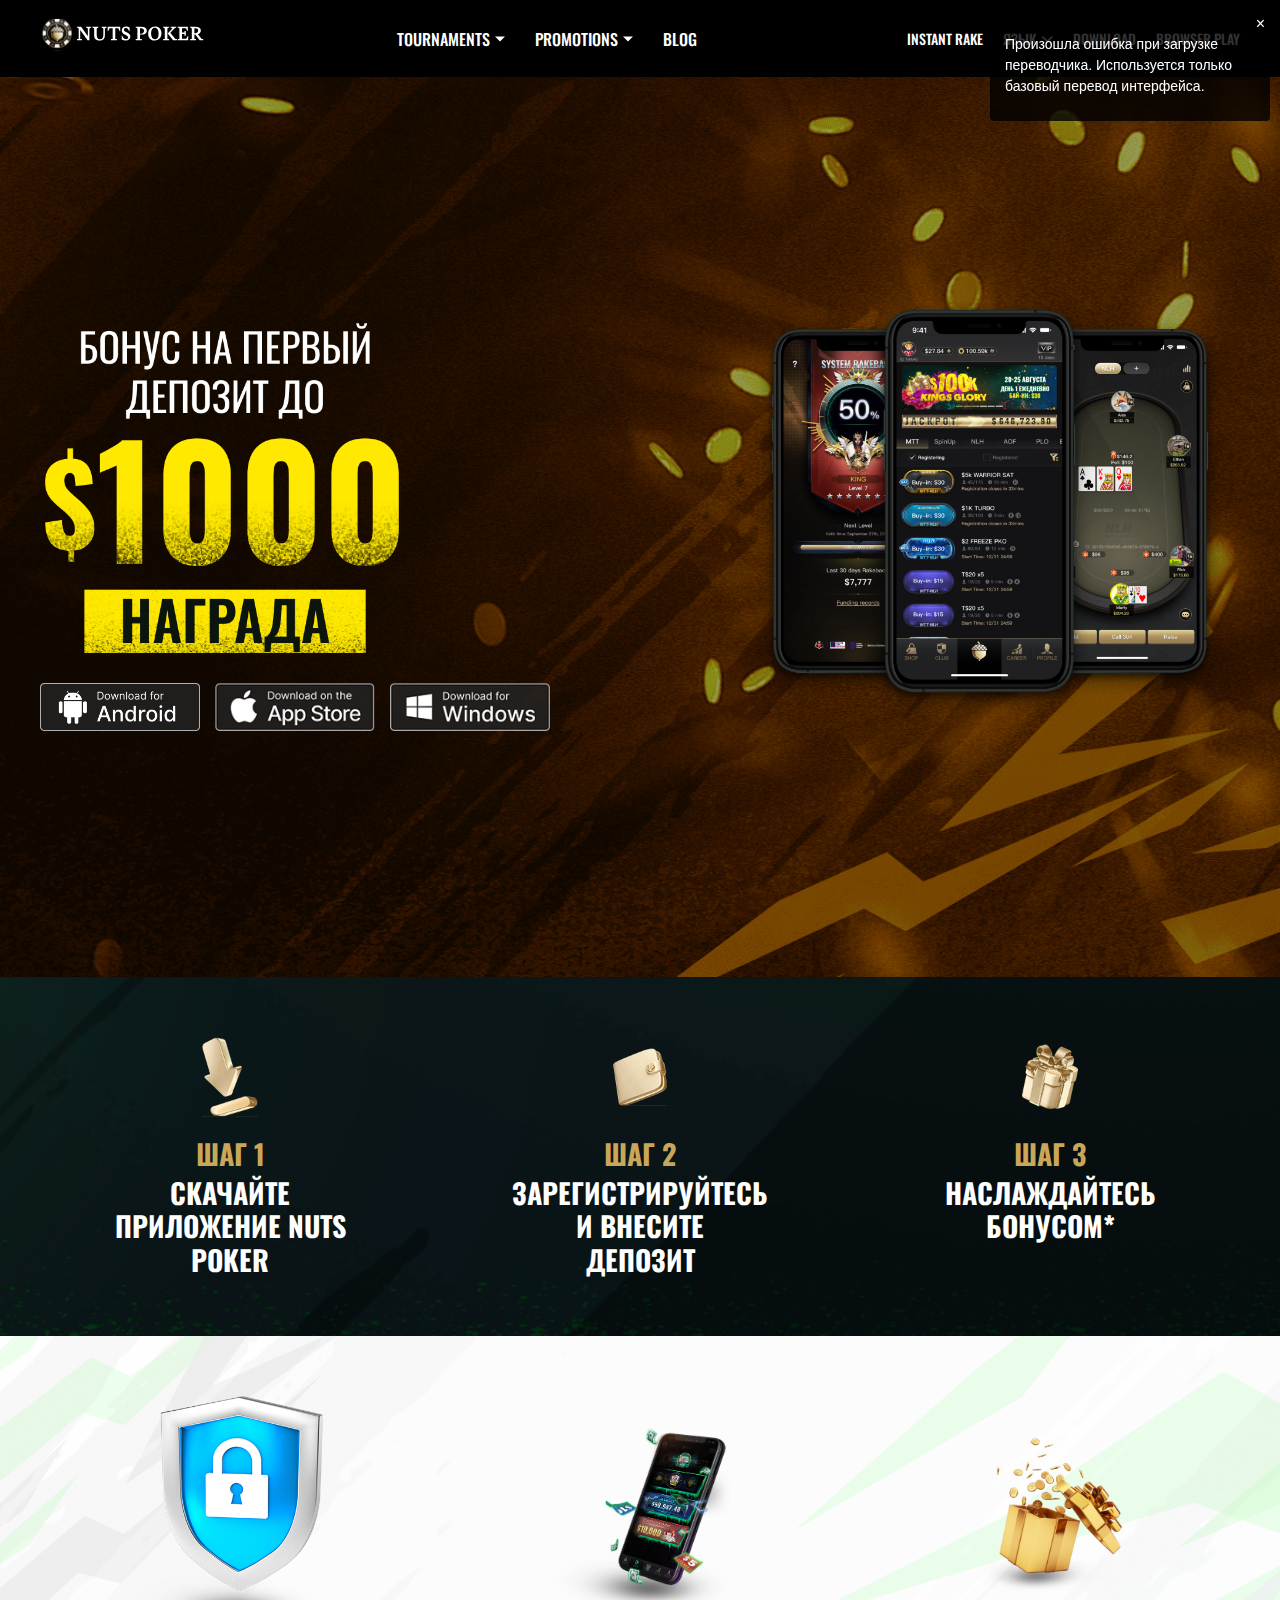
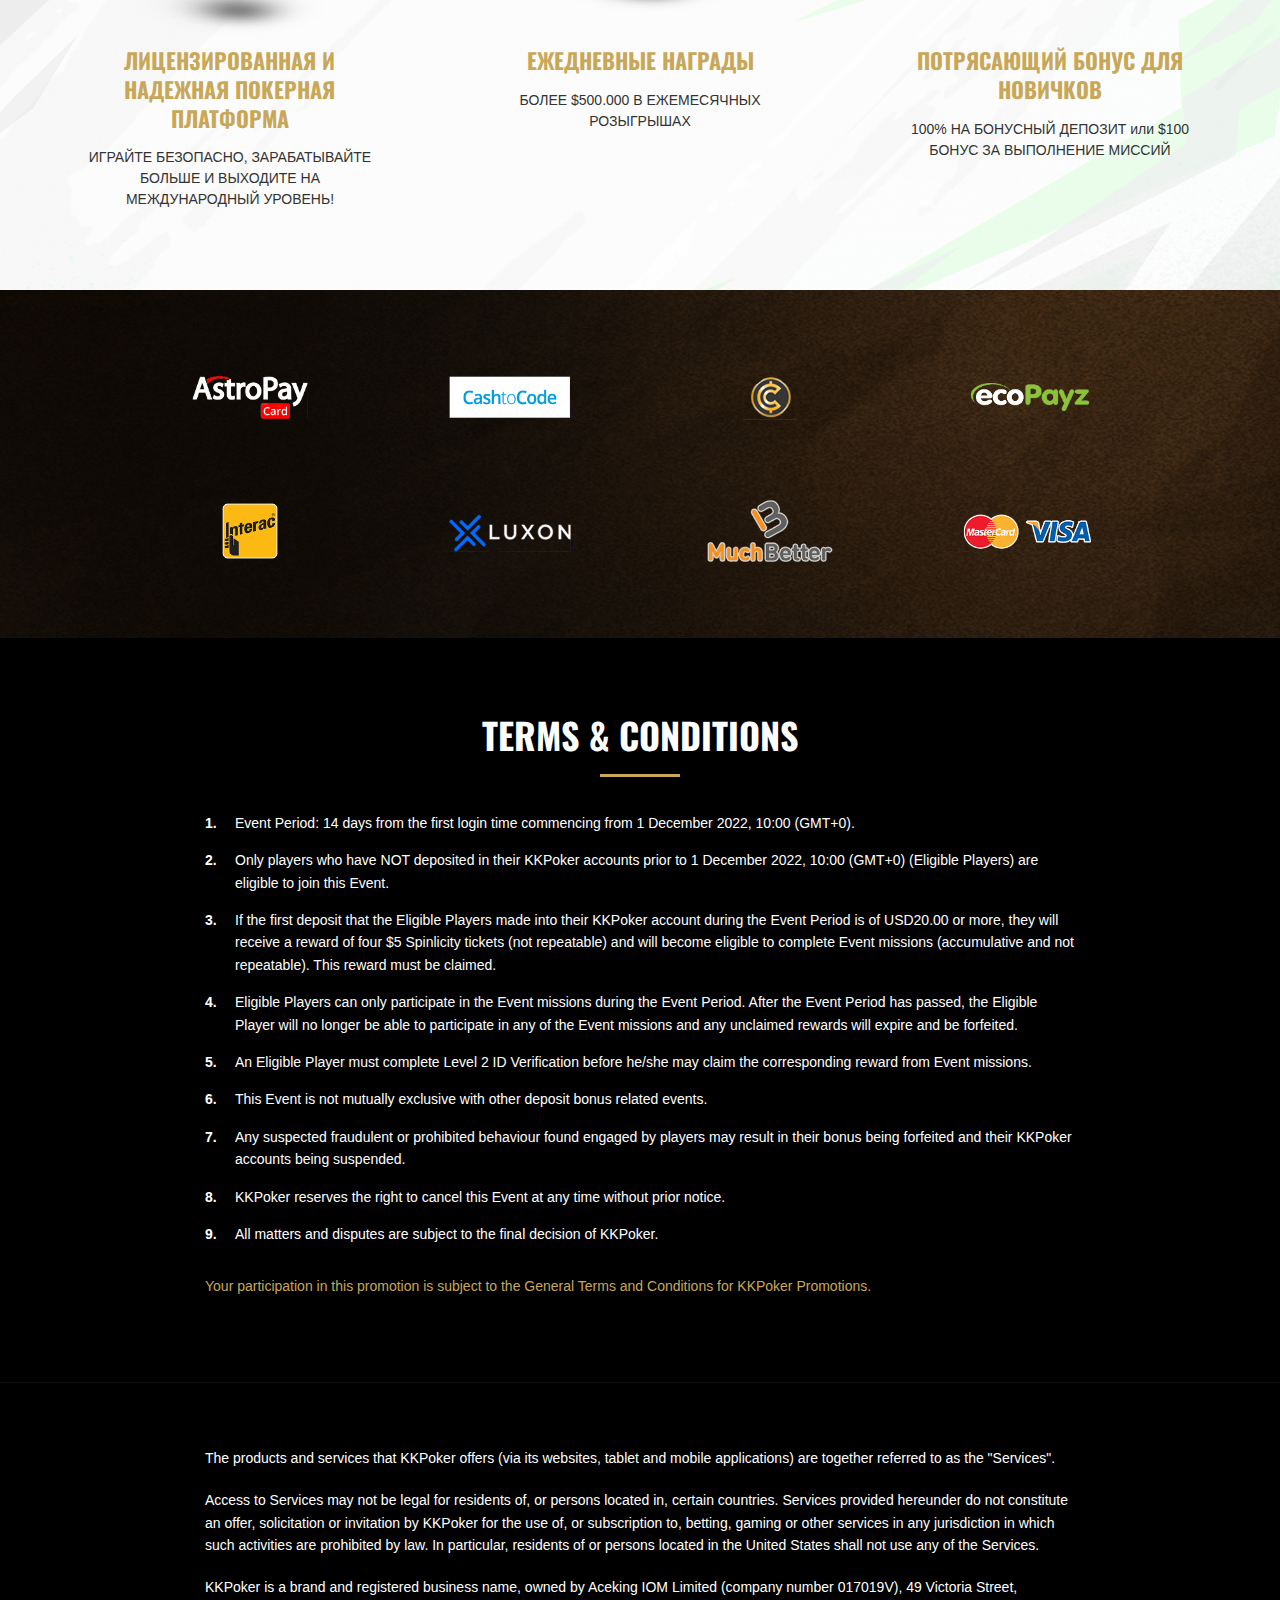
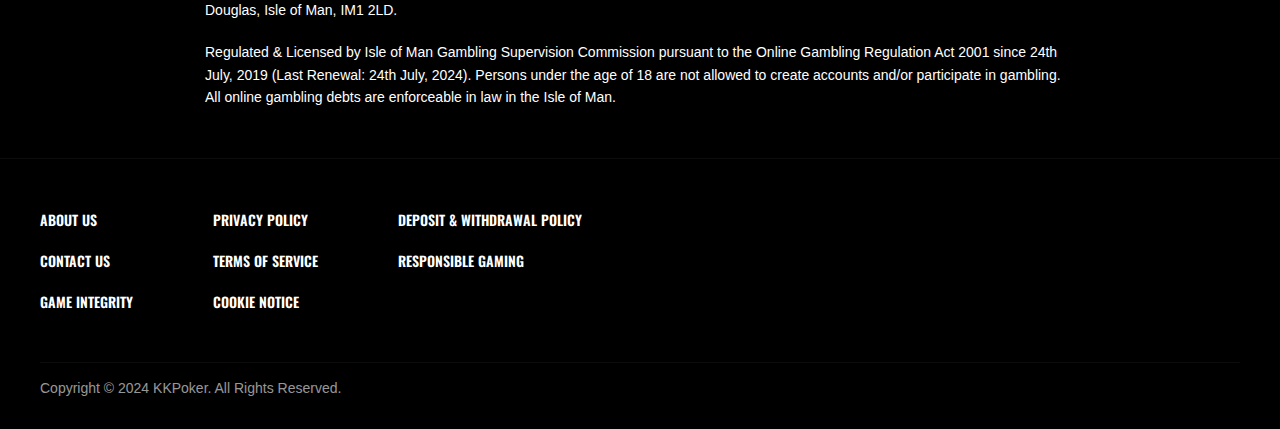
==== commit e1ad4720: "101%" ====
--- a/download.html
+++ b/download.html
@@ -14,6 +14,620 @@
         <link rel="stylesheet" href="./assets/scss/main.css">
         <link rel="shortcut icon" href="https://nutspoker.cc/fav.png"
             type="image/x-icon">
+        <style>
+            .header__language span:after {
+                display: none;
+            }
+            
+            /* Стили для страницы загрузки */
+            .download-hero {
+                position: relative;
+                background-image: url('./assets/img/download/dt_banner_bg.png');
+                background-size: cover;
+                background-position: center;
+                min-height: 100vh;
+                display: flex;
+                align-items: center;
+                justify-content: center;
+                padding: 80px 0;
+                overflow: hidden;
+            }
+            
+            .download-hero:before {
+                content: '';
+                position: absolute;
+                top: 0;
+                left: 0;
+                width: 100%;
+                height: 100%;
+                background: rgba(0, 0, 0, 0.4);
+                z-index: 1;
+            }
+            
+            .download-hero__container {
+                position: relative;
+                z-index: 2;
+                display: flex;
+                justify-content: space-between;
+                align-items: center;
+                width: 100%;
+            }
+            
+            .download-hero__content {
+                flex: 1;
+                padding-right: 30px;
+                max-width: 400px;
+            }
+            .download-hero__content img {
+                margin: 0 auto;
+                display: flex;
+                justify-content: center;
+            }
+            .download-hero__image {
+                flex: 1;
+                text-align: center;
+                max-width: 500px;
+            }
+            
+            .download-hero__image img {
+                max-width: 100%;
+                height: auto;
+            }
+            
+            .download-hero__buttons {
+                display: flex;
+                gap: 15px;
+                margin-top: 30px;
+            }
+            
+            .download-hero__button {
+                transition: transform 0.3s ease;
+            }
+            
+            .download-hero__button:hover {
+                transform: translateY(-5px);
+            }
+            
+            .download-hero__button img {
+                max-width: 160px;
+            }
+            
+            /* Адаптивность */
+            @media (max-width: 992px) {
+                .download-hero__container {
+                    flex-direction: column;
+                    text-align: center;
+                }
+                
+                .download-hero__content {
+                    padding-right: 0;
+                    margin-bottom: 40px;
+                    max-width: 100%;
+                }
+                
+                .download-hero__image {
+                    max-width: 80%;
+                }
+                
+                .download-hero__buttons {
+                    justify-content: center;
+                }
+            }
+            
+            @media (max-width: 576px) {
+                .download-hero {
+                    padding: 40px 0;
+                }
+                
+                .download-hero__buttons {
+                    flex-direction: column;
+                    align-items: center;
+                }
+                
+                .download-hero__image {
+                    max-width: 100%;
+                }
+            }
+            
+            /* Стили для блока шагов скачивания */
+            .download-steps {
+                padding: 60px 0;
+                background-image: url("./assets/img/download/dt_content_1_step_bg.png");
+                background-size: cover;
+                background-position: center;
+                color: #ffffff;
+                position: relative;
+            }
+            
+            .download-steps__list {
+                display: flex;
+                justify-content: space-between;
+                flex-wrap: wrap;
+                gap: 30px;
+            }
+            
+            .download-step {
+                flex: 1;
+                display: flex;
+                flex-direction: column;
+                align-items: center;
+                text-align: center;
+                min-width: 250px;
+                padding: 0 15px;
+            }
+            
+            .download-step__icon {
+                width: 80px;
+                height: 80px;
+                margin-bottom: 20px;
+                display: flex;
+                align-items: center;
+                justify-content: center;
+            }
+            
+            .download-step__title {
+                font-family: 'Oswald', sans-serif;
+                font-size: 28px;
+                font-weight: 700;
+                line-height: 1.2;
+                text-transform: uppercase;
+                margin: 0;
+                color: #ffffff;
+            }
+            
+            .download-step__number {
+                color: #c8a758;
+                display: block;
+                margin-bottom: 5px;
+            }
+            
+            /* Медиа-запросы для адаптивности */
+            @media (max-width: 992px) {
+                .download-steps__list {
+                    justify-content: center;
+                }
+                
+                .download-step {
+                    flex: 0 0 calc(50% - 30px);
+                }
+            }
+            
+            @media (max-width: 576px) {
+                .download-step {
+                    flex: 0 0 100%;
+                }
+                
+                .download-step__title {
+                    font-size: 24px;
+                }
+            }
+            
+            /* Стили для блока преимуществ платформы */
+            .platform-benefits {
+                padding: 80px 0;
+                background-image: url("./assets/img/download/dt_content_bg.png");
+                background-size: cover;
+                background-position: center;
+                position: relative;
+            }
+            
+            .benefits-list {
+                display: flex;
+                justify-content: space-between;
+                flex-wrap: wrap;
+                gap: 30px;
+            }
+            
+            .benefit-item {
+                flex: 1;
+                display: flex;
+                flex-direction: column;
+                align-items: center;
+                text-align: center;
+                min-width: 280px;
+                padding: 0 15px;
+            }
+            
+            .benefit-item__icon {
+                width: 200px;
+                height: 200px;
+                margin-bottom: 30px;
+                display: flex;
+                align-items: center;
+                justify-content: center;
+            }
+            
+            .benefit-item__icon img {
+                max-width: 100%;
+                height: auto;
+            }
+            
+            .benefit-item__title {
+                font-family: 'Oswald', sans-serif;
+                font-size: 22px;
+                font-weight: 700;
+                line-height: 1.3;
+                text-transform: uppercase;
+                margin-bottom: 15px;
+                color: #c8a758;
+            }
+            
+            .benefit-item__text {
+                font-size: 14px;
+                line-height: 1.5;
+                color: #333333;
+                margin: 0;
+            }
+            
+            /* Медиа-запросы для адаптивности блока преимуществ */
+            @media (max-width: 992px) {
+                .benefits-list {
+                    justify-content: center;
+                }
+                
+                .benefit-item {
+                    flex: 0 0 calc(50% - 30px);
+                }
+            }
+            
+            @media (max-width: 768px) {
+                .platform-benefits {
+                    padding: 50px 0;
+                }
+                
+                .benefit-item {
+                    flex: 0 0 100%;
+                    margin-bottom: 40px;
+                }
+                
+                .benefit-item:last-child {
+                    margin-bottom: 0;
+                }
+                
+                .benefit-item__title {
+                    font-size: 20px;
+                }
+            }
+            
+            /* Стили для блока платежных методов */
+            .payment-methods {
+                padding: 60px 0;
+                background-image: url("./assets/img/download/dt_footer_payment_bg.png");
+                background-size: cover;
+                background-position: center;
+                position: relative;
+            }
+            
+            .payment-methods__list {
+                display: flex;
+                flex-direction: column;
+                align-items: center;
+                gap: 40px;
+            }
+            
+            .payment-methods__row {
+                display: flex;
+                justify-content: center;
+                flex-wrap: wrap;
+                gap: 40px;
+                width: 100%;
+                max-width: 1000px;
+            }
+            
+            .payment-method {
+                display: flex;
+                align-items: center;
+                justify-content: center;
+                padding: 10px;
+                transition: transform 0.3s ease;
+            }
+            
+            .payment-method:hover {
+                transform: translateY(-5px);
+            }
+            
+            .payment-method img {
+                max-width: 200px;
+                height: auto;
+            }
+            
+            /* Адаптивность для платежных методов */
+            @media (max-width: 992px) {
+                .payment-methods__row {
+                    gap: 30px;
+                }
+                
+                .payment-method img {
+                    max-width: 120px;
+                }
+            }
+            
+            @media (max-width: 768px) {
+                .payment-methods {
+                    padding: 40px 0;
+                }
+                
+                .payment-methods__list {
+                    gap: 30px;
+                }
+                
+                .payment-methods__row {
+                    gap: 20px;
+                }
+                
+                .payment-method img {
+                    max-width: 100px;
+                }
+            }
+            
+            @media (max-width: 576px) {
+                .payment-methods__row {
+                    gap: 15px;
+                }
+                
+                .payment-method img {
+                    max-width: 80px;
+                }
+            }
+            
+            /* Стили для блока Terms & Conditions */
+            .terms-conditions {
+                padding: 70px 0;
+                background-color: #000000;
+                color: #ffffff;
+                position: relative;
+            }
+            
+            .terms-conditions__title {
+                font-family: 'Oswald', sans-serif;
+                font-size: 36px;
+                font-weight: 700;
+                text-transform: uppercase;
+                text-align: center;
+                margin-bottom: 50px;
+                position: relative;
+                color: #ffffff;
+            }
+            
+            .terms-conditions__title:after {
+                content: '';
+                position: absolute;
+                bottom: -15px;
+                left: 50%;
+                transform: translateX(-50%);
+                width: 80px;
+                height: 3px;
+                background-color: #c8a758;
+            }
+            
+            .terms-conditions__content {
+                max-width: 900px;
+                margin: 0 auto;
+                padding: 0 15px;
+            }
+            
+            .terms-list {
+                list-style-type: none;
+                counter-reset: terms-counter;
+                padding: 0;
+                margin: 0;
+            }
+            
+            .terms-list li {
+                position: relative;
+                padding-left: 30px;
+                margin-bottom: 15px;
+                font-size: 14px;
+                line-height: 1.6;
+                counter-increment: terms-counter;
+            }
+            
+            .terms-list li:before {
+                content: counter(terms-counter) ".";
+                position: absolute;
+                left: 0;
+                color: #ffffff;
+                font-weight: 600;
+            }
+            
+            .terms-list__footer {
+                margin-top: 30px;
+                font-size: 14px;
+                line-height: 1.6;
+                color: #c8a758;
+                text-align: left;
+            }
+            
+            /* Адаптивность для блока Terms & Conditions */
+            @media (max-width: 768px) {
+                .terms-conditions {
+                    padding: 50px 0;
+                }
+                
+                .terms-conditions__title {
+                    font-size: 28px;
+                    margin-bottom: 40px;
+                }
+                
+                .terms-list li {
+                    font-size: 13px;
+                    padding-left: 25px;
+                }
+                
+                .terms-list__footer {
+                    font-size: 13px;
+                }
+            }
+            
+            @media (max-width: 576px) {
+                .terms-conditions__title {
+                    font-size: 24px;
+                }
+                
+                .terms-list li {
+                    font-size: 12px;
+                }
+                
+                .terms-list__footer {
+                    font-size: 12px;
+                }
+            }
+            
+            /* Стили для блока с юридической информацией */
+            .legal-info {
+                padding: 50px 0;
+                background-color: #000000;
+                color: #ffffff;
+                position: relative;
+                border-top: 1px solid rgba(255, 255, 255, 0.05);
+            }
+            
+            .legal-info__content {
+                max-width: 900px;
+                margin: 0 auto;
+                padding: 0 15px;
+            }
+            
+            .legal-info__text {
+                font-size: 14px;
+                line-height: 1.6;
+                margin-bottom: 20px;
+                text-align: left;
+            }
+            
+            .legal-info__text:last-child {
+                margin-bottom: 0;
+            }
+            
+            .legal-info__text .highlight {
+                color: #c8a758;
+                text-decoration: underline;
+            }
+            
+            /* Адаптивность для блока юридической информации */
+            @media (max-width: 768px) {
+                .legal-info {
+                    padding: 40px 0;
+                }
+                
+                .legal-info__text {
+                    font-size: 13px;
+                }
+            }
+            
+            @media (max-width: 576px) {
+                .legal-info {
+                    padding: 30px 0;
+                }
+                
+                .legal-info__text {
+                    font-size: 12px;
+                }
+            }
+            
+            /* Стили для блока с ссылками на страницы (футер) */
+            .footer-links {
+                padding: 50px 0 30px;
+                background-color: #000000;
+                color: #ffffff;
+                position: relative;
+                border-top: 1px solid rgba(255, 255, 255, 0.05);
+            }
+            
+            .footer-links__grid {
+                display: flex;
+                justify-content: flex-start;
+                gap: 80px;
+                margin-bottom: 50px;
+                flex-wrap: wrap;
+            }
+            
+            .footer-links__column {
+                display: flex;
+                flex-direction: column;
+                gap: 20px;
+            }
+            
+            .footer-links__item {
+                font-family: 'Oswald', sans-serif;
+                font-size: 14px;
+                font-weight: 600;
+                color: #ffffff;
+                text-decoration: none;
+                text-transform: uppercase;
+                transition: color 0.3s ease;
+            }
+            
+            .footer-links__item:hover {
+                color: #c8a758;
+            }
+            
+            .footer-copyright {
+                font-size: 14px;
+                color: rgba(255, 255, 255, 0.6);
+                text-align: left;
+                padding-top: 15px;
+                border-top: 1px solid rgba(255, 255, 255, 0.05);
+            }
+            
+            .footer-copyright p {
+                margin: 0;
+            }
+            
+            /* Адаптивность для блока с ссылками */
+            @media (max-width: 992px) {
+                .footer-links__grid {
+                    gap: 40px;
+                }
+            }
+            
+            @media (max-width: 768px) {
+                .footer-links {
+                    padding: 40px 0 25px;
+                }
+                
+                .footer-links__grid {
+                    gap: 30px;
+                    margin-bottom: 30px;
+                }
+                
+                .footer-links__column {
+                    gap: 15px;
+                }
+                
+                .footer-links__item {
+                    font-size: 13px;
+                }
+                
+                .footer-copyright {
+                    font-size: 13px;
+                }
+            }
+            
+            @media (max-width: 576px) {
+                .footer-links {
+                    padding: 30px 0 20px;
+                }
+                
+                .footer-links__grid {
+                    flex-direction: column;
+                    gap: 20px;
+                    margin-bottom: 25px;
+                }
+                
+                .footer-links__column {
+                    gap: 10px;
+                }
+                
+                .footer-links__item {
+                    font-size: 12px;
+                }
+                
+                .footer-copyright {
+                    font-size: 12px;
+                }
+            }
+        </style>
     </head>
     <body>
         <header class="header">
@@ -40,8 +654,8 @@
                                 class="header__dropdown-item">100% Match
                                 Bonus</a>
                             <a href="./first-deposit-offer.html"
-                                class="header__dropdown-item">$100 FIRST
-                                DEPOSIT OFFER</a>
+                                class="header__dropdown-item">$100 FIRST DEPOSIT
+                                OFFER</a>
                         </div>
                     </div>
                     <a href="./blog.html" class="header__nav-item">Blog</a>
@@ -73,43 +687,55 @@
             </div>
         </header>
 
+        <!-- Мобильное меню -->
         <div class="mobile-menu">
             <div class="mobile-menu__overlay"></div>
             <div class="mobile-menu__container">
-                <button class="mobile-menu__close" aria-label="Закрыть меню">
-                    <svg xmlns="http://www.w3.org/2000/svg" width="24"
-                        height="24" viewBox="0 0 24 24" fill="none"
-                        stroke="currentColor" stroke-width="2"
-                        stroke-linecap="round" stroke-linejoin="round">
-                        <line x1="18" y1="6" x2="6" y2="18"></line>
-                        <line x1="6" y1="6" x2="18" y2="18"></line>
-                    </svg>
-                </button>
                 <nav class="mobile-menu__nav">
-                    <a href="#" class="mobile-menu__nav-item">Tournaments</a>
-                    <a href="#" class="mobile-menu__nav-item">Promotions</a>
-                    <a href="#" class="mobile-menu__nav-item">Blog</a>
+                    <a href="#"
+                        class="mobile-menu__nav-item mobile-menu__nav-dropdown">Tournaments</a>
+                    <div class="mobile-menu__dropdown-container">
+                        <a href="#" class="mobile-menu__dropdown-item">MTT
+                            Schedule</a>
+                    </div>
+
+                    <a href="./promotions.html"
+                        class="mobile-menu__nav-item mobile-menu__nav-dropdown">Promotions</a>
+                    <div class="mobile-menu__dropdown-container">
+                        <a href="./match-bonus.html"
+                            class="mobile-menu__dropdown-item">100% Match
+                            Bonus</a>
+                        <a href="./first-deposit-offer.html"
+                            class="mobile-menu__dropdown-item">$100 FIRST
+                            DEPOSIT OFFER</a>
+                    </div>
+
+                    <a href="./blog.html" class="mobile-menu__nav-item">Blog</a>
                     <a href="./instant-rakeback.html"
                         class="mobile-menu__nav-item">Instant rake</a>
                     <a href="#"
-                        class="mobile-menu__nav-item">ЯЗЫК</a>
+                        class="mobile-menu__nav-item mobile-menu__language">ЯЗЫК</a>
+                    <div class="mobile-menu__language-options">
+                        <a href="#"
+                            class="mobile-menu__language-option">English</a>
+                        <a href="#"
+                            class="mobile-menu__language-option">Русский</a>
+                    </div>
                     <a href="./download.html"
                         class="mobile-menu__nav-item">Download</a>
-                    <a href="#"
-                        class="mobile-menu__nav-item">Browser play</a>
+                    <a href="#" class="mobile-menu__nav-item">Browser play</a>
                 </nav>
             </div>
         </div>
 
+        <!-- Основной контент страницы загрузки -->
         <section class="download-hero">
-            <div class="download-hero__container">
+            <div class="container download-hero__container">
                 <div class="download-hero__content">
-                    <h1 class="download-hero__title">Download <span>NUTS
-                            POKER</span></h1>
-                    <p class="download-hero__text">Play your favorite poker
-                        games anytime, anywhere with our sleek and intuitive
-                        app. Get access to exclusive tournaments, lightning-fast
-                        tables, and amazing bonuses.</p>
+                    <img src="./assets/img/download/txt_ru_nuts.png"
+                        alt="FIRST DEPOSIT BONUS UP TO $1000 REWARD"
+                        style="max-width: 100%; height: auto;">
+
                     <div class="download-hero__buttons">
                         <a href="#" class="download-hero__button">
                             <img src="./assets/img/download_android.png"
@@ -125,263 +751,280 @@
                         </a>
                     </div>
                 </div>
-                <!-- <img src="./assets/img/download/phones_nuts.ccf0e7b.png"
-                    alt="NUTS POKER App" class="download-hero__phone"> -->
-            </div>
-        </section>
-
-        <section class="download-section">
-            <div class="download-section__container">
-                <h2 class="download-section__title">Why Choose <span>NUTS
-                        POKER</span></h2>
-                <div class="download-features">
-                    <div class="download-feature">
-                        <div class="download-feature__icon">
-                            <i class="fas fa-bolt"></i>
-                        </div>
-                        <h3 class="download-feature__title">Fast & Secure</h3>
-                        <p class="download-feature__text">Experience
-                            lightning-fast gameplay with our optimized app,
-                            backed by state-of-the-art security to keep your
-                            data and funds safe.</p>
-                    </div>
-                    <div class="download-feature">
-                        <div class="download-feature__icon">
-                            <i class="fas fa-trophy"></i>
-                        </div>
-                        <h3 class="download-feature__title">Exciting
-                            Tournaments</h3>
-                        <p class="download-feature__text">Join daily
-                            tournaments with huge prize pools, special events,
-                            and exclusive competitions only available on our
-                            platform.</p>
-                    </div>
-                    <div class="download-feature">
-                        <div class="download-feature__icon">
-                            <i class="fas fa-gift"></i>
-                        </div>
-                        <h3 class="download-feature__title">Amazing Bonuses</h3>
-                        <p class="download-feature__text">Enjoy generous welcome
-                            bonuses, regular promotions, and our loyalty program
-                            that rewards you just for playing your favorite
-                            games.</p>
-                    </div>
-                </div>
-
-                <div class="download-steps">
-                    <h2 class="download-section__title">How to <span>Get
-                            Started</span></h2>
-                    <div class="download-steps__list">
-                        <div class="download-step">
-                            <div class="download-step__number">1</div>
-                            <h3 class="download-step__title">Download the App
-                            </h3>
-                            <p class="download-step__text">Choose your platform
-                                and download the NUTS POKER app from our
-                                official website or app stores.</p>
-                        </div>
-                        <div class="download-step">
-                            <div class="download-step__number">2</div>
-                            <h3 class="download-step__title">Create an Account
-                            </h3>
-                            <p class="download-step__text">Sign up with your
-                                email or social media accounts and verify your
-                                details to secure your account.</p>
-                        </div>
-                        <div class="download-step">
-                            <div class="download-step__number">3</div>
-                            <h3 class="download-step__title">Make a Deposit</h3>
-                            <p class="download-step__text">Choose from our many
-                                secure payment methods to fund your account and
-                                claim your welcome bonus.</p>
-                        </div>
-                        <div class="download-step">
-                            <div class="download-step__number">4</div>
-                            <h3 class="download-step__title">Start Playing!</h3>
-                            <p class="download-step__text">Browse through our
-                                game selection, join a table or tournament, and
-                                start enjoying the NUTS POKER experience.</p>
-                        </div>
-                    </div>
-                </div>
-
-                <div class="download-faq">
-                    <h2 class="download-section__title">Frequently
-                        <span>Asked Questions</span></h2>
-                    <div class="download-faq__container">
-                        <div class="download-faq__item">
-                            <div class="download-faq__question">
-                                <div class="download-faq__question-text">Is the
-                                    NUTS POKER app free to download?</div>
-                                <div class="download-faq__icon">
-                                    <i class="fas fa-chevron-down"></i>
-                                </div>
-                            </div>
-                            <div class="download-faq__answer">
-                                <div class="download-faq__answer-text">Yes, the
-                                    NUTS POKER app is completely free to
-                                    download on all platforms. There are no
-                                    hidden fees or charges for downloading and
-                                    installing our application.</div>
-                            </div>
-                        </div>
-
-                        <div class="download-faq__item">
-                            <div class="download-faq__question">
-                                <div class="download-faq__question-text">What
-                                    are the minimum system requirements?</div>
-                                <div class="download-faq__icon">
-                                    <i class="fas fa-chevron-down"></i>
-                                </div>
-                            </div>
-                            <div class="download-faq__answer">
-                                <div class="download-faq__answer-text">
-                                    <p><strong>For Android:</strong> Android 5.0
-                                        or higher, 2GB RAM, 200MB free space</p>
-                                    <p><strong>For iOS:</strong> iOS 12.0 or
-                                        later, compatible with iPhone, iPad, and
-                                        iPod touch</p>
-                                    <p><strong>For Windows:</strong> Windows 8
-                                        or later, 4GB RAM, 500MB free space,
-                                        Intel Core i3 or equivalent</p>
-                                </div>
-                            </div>
-                        </div>
-
-                        <div class="download-faq__item">
-                            <div class="download-faq__question">
-                                <div class="download-faq__question-text">Is
-                                    playing poker on NUTS POKER legal?</div>
-                                <div class="download-faq__icon">
-                                    <i class="fas fa-chevron-down"></i>
-                                </div>
-                            </div>
-                            <div class="download-faq__answer">
-                                <div class="download-faq__answer-text">NUTS
-                                    POKER is licensed and regulated, ensuring a
-                                    legal poker experience. However, it's your
-                                    responsibility to ensure that online poker
-                                    is legal in your jurisdiction before
-                                    playing. Please check your local laws and
-                                    regulations.</div>
-                            </div>
-                        </div>
-
-                        <div class="download-faq__item">
-                            <div class="download-faq__question">
-                                <div class="download-faq__question-text">Can I
-                                    play for free without making a
-                                    deposit?</div>
-                                <div class="download-faq__icon">
-                                    <i class="fas fa-chevron-down"></i>
-                                </div>
-                            </div>
-                            <div class="download-faq__answer">
-                                <div class="download-faq__answer-text">Yes!
-                                    NUTS POKER offers play money tables where
-                                    you can practice and enjoy poker without
-                                    risking real money. New accounts receive a
-                                    starter pack of play chips that you can use
-                                    on these tables.</div>
-                            </div>
-                        </div>
-
-                        <div class="download-faq__item">
-                            <div class="download-faq__question">
-                                <div class="download-faq__question-text">How do
-                                    I update the app to the latest
-                                    version?</div>
-                                <div class="download-faq__icon">
-                                    <i class="fas fa-chevron-down"></i>
-                                </div>
-                            </div>
-                            <div class="download-faq__answer">
-                                <div class="download-faq__answer-text">For
-                                    mobile devices, updates are typically
-                                    handled through the App Store or Google Play
-                                    Store. For Windows, the application will
-                                    notify you when an update is available and
-                                    guide you through the update process.</div>
-                            </div>
-                        </div>
-                    </div>
-                </div>
-
-                <div class="download-cta">
-                    <h2 class="download-cta__title">Ready to join the game?</h2>
-                    <p>Download NUTS POKER now and start your poker journey with
-                        a generous welcome bonus!</p>
-                    <div class="download-cta__buttons">
-                        <a href="#" class="download-hero__button">
-                            <img src="./assets/img/download_android.png"
-                                alt="Download for Android">
-                        </a>
-                        <a href="#" class="download-hero__button">
-                            <img src="./assets/img/download_app_store.png"
-                                alt="Download for iOS">
-                        </a>
-                        <a href="#" class="download-hero__button">
-                            <img src="./assets/img/download_windows.png"
-                                alt="Download for Windows">
-                        </a>
-                    </div>
+
+                <div class="download-hero__image">
+                    <img src="./assets/img/download/phones_nuts.ccf0e7b.png"
+                        alt="NUTS POKER App">
                 </div>
             </div>
         </section>
 
-        <footer class="footer">
+        <!-- Блок с шагами скачивания -->
+        <section class="download-steps">
             <div class="container">
-                <div class="footer__main">
-                    <div class="footer__logo">
-                        <img
-                            src="https://nutspoker.cc/img/layout/footer/NP_Logo_web.png"
-                            alt="NUTS POKER" class="footer__logo-img">
-                        <p class="footer__domain">NUTSPOKER.CC</p>
-                    </div>
-                </div>
-
-                <div class="footer__bottom">
-                    <div class="footer__copyright">
-                        Copyright © NutsPoker. All Rights Reserved.
-                    </div>
-                    <div class="footer__certificates">
-                        <img src="assets/img/footer/1.png"
-                            alt="Gambling License" class="footer__cert-img">
-                        <img
-                            src="https://nutspoker.cc/img/layout/footer/gli.jpeg"
-                            alt="gli"
-                            class="footer__cert-img">
-                        <img
-                            src="https://nutspoker.cc/img/layout/footer/icon_08.png"
-                            alt="Security Certificate" class="footer__cert-img">
-                        <img
-                            src="https://nutspoker.cc/img/layout/footer/GambleAware.png"
-                            alt="GambleAware"
-                            class="footer__cert-img">
-                        <img
-                            src="https://nutspoker.cc/img/layout/footer/icon_10.png"
-                            alt="18+"
-                            class="footer__cert-img">
+                <div class="download-steps__list">
+                    <!-- Шаг 1 -->
+                    <div class="download-step">
+                        <div class="download-step__icon">
+                            <img src="./assets/img/download/step1.png"
+                                alt="STEP 1">
+                        </div>
+                        <div class="download-step__content">
+                            <h3 class="download-step__title">
+                                <span class="download-step__number">ШАГ 1</span>
+                                СКАЧАЙТЕ<br>
+                                ПРИЛОЖЕНИЕ NUTS<br>
+                                POKER
+                            </h3>
+                        </div>
+                    </div>
+
+                    <!-- Шаг 2 -->
+                    <div class="download-step">
+                        <div class="download-step__icon">
+                            <img src="./assets/img/download/step2.png"
+                                alt="STEP 2">
+                        </div>
+                        <div class="download-step__content">
+                            <h3 class="download-step__title">
+                                <span class="download-step__number">ШАГ 2</span>
+                                ЗАРЕГИСТРИРУЙТЕСЬ<br>
+                                И ВНЕСИТЕ<br>
+                                ДЕПОЗИТ
+                            </h3>
+                        </div>
+                    </div>
+
+                    <!-- Шаг 3 -->
+                    <div class="download-step">
+                        <div class="download-step__icon">
+                            <img src="./assets/img/download/step3.png"
+                                alt="STEP 3">
+                        </div>
+                        <div class="download-step__content">
+                            <h3 class="download-step__title">
+                                <span class="download-step__number">ШАГ 3</span>
+                                НАСЛАЖДАЙТЕСЬ<br>
+                                БОНУСОМ*
+                            </h3>
+                        </div>
                     </div>
                 </div>
             </div>
-        </footer>
+        </section>
+
+        <!-- Блок с преимуществами платформы -->
+        <section class="platform-benefits">
+            <div class="container">
+                <div class="benefits-list">
+                    <!-- Преимущество 1: Лицензированная платформа -->
+                    <div class="benefit-item">
+                        <div class="benefit-item__icon">
+                            <img src="./assets/img/download/shield_1.png"
+                                alt="Лицензированная платформа">
+                        </div>
+                        <div class="benefit-item__content">
+                            <h3 class="benefit-item__title">ЛИЦЕНЗИРОВАННАЯ
+                                И<br>НАДЕЖНАЯ ПОКЕРНАЯ<br>ПЛАТФОРМА</h3>
+                            <p class="benefit-item__text">ИГРАЙТЕ БЕЗОПАСНО,
+                                ЗАРАБАТЫВАЙТЕ<br>БОЛЬШЕ И ВЫХОДИТЕ
+                                НА<br>МЕЖДУНАРОДНЫЙ УРОВЕНЬ!</p>
+                        </div>
+                    </div>
+
+                    <!-- Преимущество 2: Ежедневные награды -->
+                    <div class="benefit-item">
+                        <div class="benefit-item__icon">
+                            <img src="./assets/img/download/shield_2.png"
+                                alt="Ежедневные награды">
+                        </div>
+                        <div class="benefit-item__content">
+                            <h3 class="benefit-item__title">ЕЖЕДНЕВНЫЕ
+                                НАГРАДЫ</h3>
+                            <p class="benefit-item__text">БОЛЕЕ $500.000 В
+                                ЕЖЕМЕСЯЧНЫХ<br>РОЗЫГРЫШАХ</p>
+                        </div>
+                    </div>
+
+                    <!-- Преимущество 3: Бонус для новичков -->
+                    <div class="benefit-item">
+                        <div class="benefit-item__icon">
+                            <img src="./assets/img/download/shield_3.png"
+                                alt="Бонус для новичков">
+                        </div>
+                        <div class="benefit-item__content">
+                            <h3 class="benefit-item__title">ПОТРЯСАЮЩИЙ БОНУС
+                                ДЛЯ<br>НОВИЧКОВ</h3>
+                            <p class="benefit-item__text">100% НА БОНУСНЫЙ
+                                ДЕПОЗИТ или $100<br>БОНУС ЗА ВЫПОЛНЕНИЕ
+                                МИССИЙ</p>
+                        </div>
+                    </div>
+                </div>
+            </div>
+        </section>
+
+        <!-- Блок с платежными методами -->
+        <section class="payment-methods">
+            <div class="container">
+                <div class="payment-methods__list">
+                    <!-- Первый ряд логотипов -->
+                    <div class="payment-methods__row">
+                        <div class="payment-method">
+                            <img
+                                src="./assets/img/download/pay/1.png"
+                                alt="AstroPay">
+                        </div>
+                        <div class="payment-method">
+                            <img
+                                src="./assets/img/download/pay/2.png"
+                                alt="CashtoCode">
+                        </div>
+                        <div class="payment-method">
+                            <img src="./assets/img/download/pay/3.png"
+                                alt="ecoPayz">
+                        </div>
+                        <div class="payment-method">
+                            <img src="./assets/img/download/pay/4.png"
+                                alt="Interac">
+                        </div>
+                    </div>
+                    <!-- Второй ряд логотипов -->
+                    <div class="payment-methods__row">
+                        <div class="payment-method">
+                            <img src="./assets/img/download/pay/5.png"
+                                alt="LUXON">
+                        </div>
+                        <div class="payment-method">
+                            <img src="./assets/img/download/pay/6.png"
+                                alt="MuchBetter">
+                        </div>
+                        <div class="payment-method">
+                            <img src="./assets/img/download/pay/7.png"
+                                alt="MasterCard and VISA">
+                        </div>
+                        <div class="payment-method">
+                            <img src="./assets/img/download/pay/8.png"
+                                alt="MasterCard and VISA">
+                        </div>
+                    </div>
+                </div>
+            </div>
+        </section>
+
+        <!-- Блок Terms & Conditions -->
+        <section class="terms-conditions">
+            <div class="container">
+                <h2 class="terms-conditions__title">TERMS & CONDITIONS</h2>
+
+                <div class="terms-conditions__content">
+                    <ol class="terms-list">
+                        <li>Event Period: 14 days from the first login time
+                            commencing from 1 December 2022, 10:00 (GMT+0).</li>
+                        <li>Only players who have NOT deposited in their KKPoker
+                            accounts prior to 1 December 2022, 10:00 (GMT+0)
+                            (Eligible Players) are eligible to join this
+                            Event.</li>
+                        <li>If the first deposit that the Eligible Players made
+                            into their KKPoker account during the Event Period
+                            is of USD20.00 or more, they will receive a reward
+                            of four $5 Spinlicity tickets (not repeatable) and
+                            will become eligible to complete Event missions
+                            (accumulative and not repeatable). This reward must
+                            be claimed.</li>
+                        <li>Eligible Players can only participate in the Event
+                            missions during the Event Period. After the Event
+                            Period has passed, the Eligible Player will no
+                            longer be able to participate in any of the Event
+                            missions and any unclaimed rewards will expire and
+                            be forfeited.</li>
+                        <li>An Eligible Player must complete Level 2 ID
+                            Verification before he/she may claim the
+                            corresponding reward from Event missions.</li>
+                        <li>This Event is not mutually exclusive with other
+                            deposit bonus related events.</li>
+                        <li>Any suspected fraudulent or prohibited behaviour
+                            found engaged by players may result in their bonus
+                            being forfeited and their KKPoker accounts being
+                            suspended.</li>
+                        <li>KKPoker reserves the right to cancel this Event at
+                            any time without prior notice.</li>
+                        <li>All matters and disputes are subject to the final
+                            decision of KKPoker.</li>
+                    </ol>
+                    <p class="terms-list__footer">Your participation in this
+                        promotion is subject to the General Terms and Conditions
+                        for KKPoker Promotions.</p>
+                </div>
+            </div>
+        </section>
+
+        <!-- Блок с юридической информацией -->
+        <section class="legal-info">
+            <div class="container">
+                <div class="legal-info__content">
+                    <p class="legal-info__text">The products and services that
+                        KKPoker offers (via its websites, tablet and mobile
+                        applications) are together referred to as the
+                        "Services".</p>
+
+                    <p class="legal-info__text">Access to Services may not be
+                        legal for residents of, or persons located in, certain
+                        countries. Services provided hereunder do not constitute
+                        an offer, solicitation or invitation by KKPoker for the
+                        use of, or subscription to, betting, gaming or other
+                        services in any jurisdiction in which such activities
+                        are prohibited by law. In particular, residents of or
+                        persons located in the United States shall not use any
+                        of the Services.</p>
+
+                    <p class="legal-info__text">KKPoker is a brand and
+                        registered business name, owned by Aceking IOM Limited
+                        (company number 017019V), 49 Victoria Street, Douglas,
+                        Isle of Man, IM1 2LD.</p>
+
+                    <p class="legal-info__text">Regulated & Licensed by Isle of
+                        Man Gambling Supervision Commission pursuant to the
+                        Online Gambling Regulation Act 2001 since 24th July,
+                        2019 (Last Renewal: 24th July, 2024). Persons under the
+                        age of 18 are not allowed to create accounts and/or
+                        participate in gambling. All online gambling debts are
+                        enforceable in law in the Isle of Man.</p>
+                </div>
+            </div>
+        </section>
+
+        <!-- Блок с ссылками на страницы -->
+        <section class="footer-links">
+            <div class="container">
+                <div class="footer-links__grid">
+                    <div class="footer-links__column">
+                        <a href="#" class="footer-links__item">ABOUT US</a>
+                        <a href="#" class="footer-links__item">CONTACT US</a>
+                        <a href="#" class="footer-links__item">GAME
+                            INTEGRITY</a>
+                    </div>
+                    <div class="footer-links__column">
+                        <a href="#" class="footer-links__item">PRIVACY
+                            POLICY</a>
+                        <a href="#" class="footer-links__item">TERMS OF
+                            SERVICE</a>
+                        <a href="#" class="footer-links__item">COOKIE NOTICE</a>
+                    </div>
+                    <div class="footer-links__column">
+                        <a href="#" class="footer-links__item">DEPOSIT &
+                            WITHDRAWAL POLICY</a>
+                        <a href="#" class="footer-links__item">RESPONSIBLE
+                            GAMING</a>
+                    </div>
+                </div>
+                <div class="footer-copyright">
+                    <p>Copyright © 2024 KKPoker. All Rights Reserved.</p>
+                </div>
+            </div>
+        </section>
 
         <script src="./assets/js/main.js"></script>
-        <div id="google_translate_element"></div>
-
-        <script>
-            document.addEventListener('DOMContentLoaded', function() {
-                const faqItems = document.querySelectorAll('.download-faq__item');
-                
-                faqItems.forEach(item => {
-                    const question = item.querySelector('.download-faq__question');
-                    
-                    question.addEventListener('click', () => {
-                        item.classList.toggle('active');
-                    });
-                });
-            });
-        </script>
+        <div id="google_translate_element" style="display: none;"></div>
     </body>
 </html>--- a/assets/scss/main.css
+++ b/assets/scss/main.css
@@ -239,26 +239,6 @@
 strong,
 b {
   color: #f5c518;
-}
-
-.header__language span:after {
-  display: none;
-}
-
-.page-header {
-  background-color: #fff;
-}
-
-.breadcrumbs {
-  background-color: #fff;
-}
-
-.breadcrumbs__item {
-  color: #957944;
-}
-
-span.breadcrumbs__item {
-  color: rgba(0, 0, 0, 0.3803921569);
 }
 
 .header {
@@ -2242,379 +2222,6 @@
   right: 0;
 }
 
-.responsible-gaming {
-  padding: 40px 0;
-  background-color: #fff;
-}
-
-.responsible-gaming__container {
-  max-width: 850px;
-  margin: 0 auto;
-  padding: 0 15px;
-}
-
-.responsible-gaming__title {
-  font-family: "Oswald", sans-serif;
-  font-size: 36px;
-  color: #b19252;
-  margin-bottom: 20px;
-  font-weight: 600;
-  text-transform: uppercase;
-}
-
-.responsible-gaming__text {
-  margin-bottom: 20px;
-  line-height: 1.6;
-}
-
-.responsible-gaming__text p {
-  margin-bottom: 15px;
-  color: #333;
-}
-
-.responsible-gaming__features {
-  margin-top: 30px;
-}
-
-.responsible-gaming__feature {
-  margin-bottom: 30px;
-  background-color: #f9f9f7;
-  padding: 20px;
-}
-
-.responsible-gaming__feature-title {
-  font-family: "Oswald", sans-serif;
-  font-size: 24px;
-  font-weight: 600;
-  color: #333;
-  text-transform: uppercase;
-  padding-bottom: 10px;
-  border-bottom: 3px solid #b19252;
-  margin-bottom: 15px;
-  display: inline-block;
-}
-
-.responsible-gaming__feature-content {
-  color: #333;
-  line-height: 1.6;
-}
-
-.responsible-gaming__feature-content p {
-  margin-bottom: 15px;
-}
-
-.responsible-gaming__screenshot {
-  margin: 20px 0;
-  text-align: center;
-}
-
-.responsible-gaming__screenshot img {
-  max-width: 100%;
-  height: auto;
-  border-radius: 8px;
-  box-shadow: 0 4px 10px rgba(0, 0, 0, 0.1);
-}
-
-.download-hero {
-  position: relative;
-  background-image: url("../img/download/dt_banner_bg.png");
-  background-size: cover;
-  background-position: center;
-  min-height: 100vh;
-  display: flex;
-  align-items: center;
-}
-
-.download-hero__container {
-  position: relative;
-  z-index: 2;
-  color: #fff;
-  max-width: 1200px;
-  margin: 0 auto;
-  padding: 0 15px;
-}
-
-.download-hero__content {
-  max-width: 600px;
-}
-
-.download-hero__title {
-  font-family: "Oswald", sans-serif;
-  font-size: 42px;
-  font-weight: 700;
-  margin-bottom: 20px;
-  text-transform: uppercase;
-}
-
-.download-hero__title span {
-  color: #b19252;
-}
-
-.download-hero__text {
-  font-size: 18px;
-  line-height: 1.6;
-  margin-bottom: 30px;
-}
-
-.download-hero__buttons {
-  display: flex;
-  flex-wrap: wrap;
-  gap: 15px;
-}
-
-.download-hero__button {
-  display: inline-block;
-}
-
-.download-hero__button img {
-  height: 50px;
-  transition: transform 0.3s ease;
-}
-
-.download-hero__button:hover img {
-  transform: translateY(-5px);
-}
-
-.download-hero__phone {
-  position: absolute;
-  right: 50px;
-  bottom: 0;
-  max-height: 90vh;
-  z-index: 1;
-}
-
-.download-section {
-  padding: 80px 0;
-}
-
-.download-section__container {
-  max-width: 1200px;
-  margin: 0 auto;
-  padding: 0 15px;
-}
-
-.download-section__title {
-  font-family: "Oswald", sans-serif;
-  font-size: 36px;
-  font-weight: 600;
-  color: #333;
-  text-align: center;
-  margin-bottom: 50px;
-  text-transform: uppercase;
-}
-
-.download-section__title span {
-  color: #b19252;
-}
-
-.download-features {
-  display: grid;
-  grid-template-columns: repeat(auto-fit, minmax(300px, 1fr));
-  gap: 30px;
-  margin-bottom: 60px;
-}
-
-.download-feature {
-  text-align: center;
-  padding: 30px 20px;
-  background-color: #f9f9f7;
-  border-radius: 10px;
-  box-shadow: 0 5px 15px rgba(0, 0, 0, 0.05);
-  transition: transform 0.3s ease;
-}
-
-.download-feature:hover {
-  transform: translateY(-10px);
-}
-
-.download-feature__icon {
-  width: 80px;
-  height: 80px;
-  margin: 0 auto 20px;
-  background-color: #b19252;
-  border-radius: 50%;
-  display: flex;
-  align-items: center;
-  justify-content: center;
-  color: #fff;
-  font-size: 40px;
-}
-
-.download-feature__title {
-  font-family: "Oswald", sans-serif;
-  font-size: 24px;
-  font-weight: 600;
-  color: #333;
-  margin-bottom: 15px;
-}
-
-.download-feature__text {
-  color: #666;
-  line-height: 1.6;
-}
-
-.download-steps {
-  margin-top: 80px;
-}
-
-.download-steps__list {
-  display: grid;
-  grid-template-columns: repeat(auto-fit, minmax(250px, 1fr));
-  gap: 40px;
-}
-
-.download-step {
-  position: relative;
-  padding-left: 60px;
-}
-
-.download-step__number {
-  position: absolute;
-  left: 0;
-  top: 0;
-  width: 45px;
-  height: 45px;
-  background-color: #b19252;
-  border-radius: 50%;
-  display: flex;
-  align-items: center;
-  justify-content: center;
-  color: #fff;
-  font-size: 24px;
-  font-weight: 700;
-}
-
-.download-step__title {
-  font-family: "Oswald", sans-serif;
-  font-size: 22px;
-  font-weight: 600;
-  color: #333;
-  margin-bottom: 15px;
-}
-
-.download-step__text {
-  color: #666;
-  line-height: 1.6;
-}
-
-.download-faq {
-  margin-top: 80px;
-}
-
-.download-faq__container {
-  max-width: 800px;
-  margin: 0 auto;
-}
-
-.download-faq__item {
-  margin-bottom: 20px;
-  border: 1px solid #e0e0e0;
-  border-radius: 8px;
-  overflow: hidden;
-}
-
-.download-faq__question {
-  display: flex;
-  justify-content: space-between;
-  align-items: center;
-  padding: 20px;
-  background-color: #f9f9f7;
-  cursor: pointer;
-  transition: background-color 0.3s ease;
-}
-
-.download-faq__question:hover {
-  background-color: #f0f0f0;
-}
-
-.download-faq__question-text {
-  font-family: "Oswald", sans-serif;
-  font-weight: 600;
-  color: #333;
-}
-
-.download-faq__icon {
-  width: 20px;
-  height: 20px;
-  display: flex;
-  align-items: center;
-  justify-content: center;
-  transition: transform 0.3s ease;
-}
-
-.download-faq__item.active .download-faq__icon {
-  transform: rotate(180deg);
-}
-
-.download-faq__answer {
-  padding: 0 20px;
-  max-height: 0;
-  overflow: hidden;
-  transition: max-height 0.3s ease, padding 0.3s ease;
-}
-
-.download-faq__item.active .download-faq__answer {
-  padding: 0 20px 20px;
-  max-height: 500px;
-}
-
-.download-faq__answer-text {
-  color: #666;
-  line-height: 1.6;
-}
-
-.download-cta {
-  margin-top: 80px;
-  text-align: center;
-}
-
-.download-cta__title {
-  font-family: "Oswald", sans-serif;
-  font-size: 32px;
-  font-weight: 600;
-  color: #333;
-  margin-bottom: 20px;
-}
-
-.download-cta__buttons {
-  display: flex;
-  justify-content: center;
-  flex-wrap: wrap;
-  gap: 20px;
-  margin-top: 30px;
-}
-
-@media (max-width: 1024px) {
-  .download-hero__phone {
-    right: 0;
-    max-height: 70vh;
-  }
-  .download-hero__content {
-    max-width: 50%;
-  }
-}
-@media (max-width: 768px) {
-  .download-hero {
-    min-height: auto;
-    padding: 100px 0;
-  }
-  .download-hero__content {
-    max-width: 100%;
-    text-align: center;
-  }
-  .download-hero__buttons {
-    justify-content: center;
-  }
-  .download-hero__phone {
-    display: none;
-  }
-  .download-features {
-    grid-template-columns: 1fr;
-  }
-  .download-steps__list {
-    grid-template-columns: 1fr;
-  }
-}
 .promotions-banner {
   background: linear-gradient(rgba(0, 0, 0, 0.2), rgba(0, 0, 0, 0.2)), url("https://nutspoker.cc/_nuxt/img/header.798f97d.jpg");
   background-size: cover;
@@ -2943,463 +2550,6 @@
   height: 100%;
 }
 
-body {
-  background-color: #ffffff;
-  color: #333;
-}
-
-.breadcrumbs {
-  background-color: #f8f8f8;
-  border-bottom: 1px solid #e8e8e8;
-}
-
-.deposit-bonus {
-  background-color: #1a1a1a;
-  background-image: url("../img/promotions/bonus-bg.jpg");
-  background-size: cover;
-  background-position: center;
-  padding: 40px 0;
-  color: #fff;
-  position: relative;
-  overflow: hidden;
-}
-.deposit-bonus .container {
-  text-align: center;
-  position: relative;
-  z-index: 2;
-}
-.deposit-bonus__title {
-  font-family: "Oswald", sans-serif;
-  font-size: 32px;
-  font-weight: 700;
-  text-transform: uppercase;
-  margin-bottom: 10px;
-  color: #fff;
-}
-.deposit-bonus__subtitle {
-  font-size: 18px;
-  margin-bottom: 40px;
-}
-.deposit-bonus__subtitle strong {
-  color: #c59d45;
-}
-.deposit-bonus__offers {
-  display: flex;
-  gap: 30px;
-  max-width: 840px;
-  margin: 0 auto;
-}
-@media (max-width: 767px) {
-  .deposit-bonus__offers {
-    flex-direction: column;
-  }
-}
-.deposit-bonus__card {
-  flex: 1;
-  background-color: #fff;
-  border-radius: 12px;
-  overflow: hidden;
-  box-shadow: 0 5px 15px rgba(0, 0, 0, 0.2);
-}
-.deposit-bonus__card-header {
-  padding: 20px 15px;
-  text-align: center;
-  background-color: #fff;
-}
-.deposit-bonus__card-title {
-  font-family: "Oswald", sans-serif;
-  font-size: 22px;
-  font-weight: 700;
-  margin-bottom: 5px;
-  color: #c59d45;
-}
-.deposit-bonus__card-subtitle {
-  font-size: 14px;
-  color: #333;
-  font-weight: 500;
-}
-.deposit-bonus__card-image {
-  display: flex;
-  align-items: center;
-  justify-content: center;
-  background-color: #222;
-  overflow: hidden;
-}
-.deposit-bonus__card-image img {
-  width: 100%;
-  height: 100%;
-  -o-object-fit: cover;
-     object-fit: cover;
-}
-
-.deposit-now-btn {
-  display: block;
-  width: 200px;
-  margin: 40px auto 0;
-  padding: 12px 0;
-  text-align: center;
-  border: 2px solid #fff;
-  color: #000;
-  font-weight: 700;
-  text-transform: uppercase;
-  text-decoration: none;
-  font-family: "Oswald", sans-serif;
-  transition: all 0.3s ease;
-  background-color: #fff;
-  border-radius: 3px;
-}
-.deposit-now-btn:hover {
-  background-color: transparent;
-  color: #fff;
-}
-
-.online-poker {
-  padding: 50px 0;
-  background-color: #fff;
-  position: relative;
-  overflow: hidden;
-}
-.online-poker__container {
-  margin: 0 auto;
-  padding: 0 15px;
-  display: flex;
-  align-items: center;
-  justify-content: center;
-  background-color: #f1f1f1;
-}
-@media (max-width: 991px) {
-  .online-poker__container {
-    flex-direction: column;
-  }
-}
-.online-poker__title {
-  text-align: center;
-  font-family: "Oswald", sans-serif;
-  font-size: 36px;
-  font-weight: 700;
-  text-transform: uppercase;
-  color: #000;
-  margin-bottom: 50px;
-  position: relative;
-}
-.online-poker__title:after {
-  content: "";
-  display: block;
-  width: 80px;
-  height: 3px;
-  background-color: #c59d45;
-  margin: 15px auto 0;
-}
-.online-poker__features {
-  flex: 0 0 45%;
-}
-@media (max-width: 991px) {
-  .online-poker__features {
-    margin-bottom: 40px;
-    width: 100%;
-  }
-}
-.online-poker__feature {
-  display: flex;
-  align-items: flex-start;
-  margin-bottom: 30px;
-}
-.online-poker__feature-icon {
-  flex: 0 0 50px;
-  margin-right: 20px;
-}
-.online-poker__feature-icon img {
-  width: 45px;
-  height: 45px;
-}
-.online-poker__feature-content {
-  flex: 1;
-}
-.online-poker__feature-title {
-  color: #c59d45;
-  font-weight: 700;
-  font-size: 16px;
-  margin-bottom: 5px;
-  text-transform: uppercase;
-}
-.online-poker__feature-text {
-  color: #333;
-  font-size: 15px;
-  line-height: 1.5;
-  margin: 0;
-}
-.online-poker__image {
-  flex: 0 0 48%;
-  text-align: right;
-}
-.online-poker__image img {
-  max-width: 100%;
-  height: auto;
-}
-@media (max-width: 991px) {
-  .online-poker__image {
-    width: 100%;
-    text-align: center;
-  }
-}
-
-.play-now {
-  display: block;
-  max-width: 200px;
-  margin: 30px auto 0;
-}
-
-.faq-section {
-  padding: 60px 0;
-  background-color: #ffffff;
-}
-.faq-section__title {
-  text-align: center;
-  font-family: "Oswald", sans-serif;
-  font-size: 32px;
-  font-weight: 700;
-  text-transform: uppercase;
-  margin-bottom: 40px;
-  position: relative;
-  color: #333;
-}
-.faq-section__title:after {
-  content: "";
-  display: block;
-  width: 60px;
-  height: 2px;
-  background-color: #c59d45;
-  margin: 15px auto 0;
-}
-.faq-section__list {
-  max-width: 800px;
-  margin: 0 auto;
-}
-
-.faq-item {
-  margin-bottom: 15px;
-  border-bottom: 1px solid #e0e0e0;
-}
-.faq-item__header {
-  display: flex;
-  align-items: center;
-  padding: 15px 0;
-  cursor: pointer;
-  position: relative;
-}
-.faq-item__question {
-  font-family: "Oswald", sans-serif;
-  font-size: 16px;
-  font-weight: 500;
-  color: #333;
-  margin: 0;
-}
-.faq-item__icon {
-  width: 20px;
-  height: 20px;
-  display: block;
-  margin-right: 10px;
-  position: relative;
-}
-.faq-item__icon:before {
-  content: "";
-  position: absolute;
-  left: 0;
-  width: 0;
-  height: 0;
-  border-style: solid;
-  border-width: 6px 6px 0 6px;
-  border-color: #999 transparent transparent transparent;
-  top: 50%;
-  transform: translateY(-50%);
-  transition: transform 0.3s ease, border-color 0.3s ease;
-}
-.faq-item__content {
-  max-height: 0;
-  overflow: hidden;
-  transition: max-height 0.3s ease;
-  padding-left: 30px;
-}
-.faq-item__content p {
-  margin: 0;
-  padding: 0 0 15px;
-  color: #666;
-  font-size: 14px;
-  line-height: 1.5;
-}
-.faq-item.active .faq-item__icon:before {
-  border-color: #4caf50 transparent transparent transparent;
-  transform: translateY(-50%) rotate(180deg);
-}
-.faq-item.active .faq-item__question {
-  font-weight: 600;
-}
-.faq-item.active .faq-item__content {
-  max-height: 300px;
-  margin-bottom: 10px;
-}
-.faq-item:not(.active):hover .faq-item__question {
-  color: #000;
-}
-.faq-item:not(.active):hover .faq-item__icon:before {
-  border-color: #666 transparent transparent transparent;
-}
-
-.terms-section {
-  padding: 60px 0 40px;
-  background-color: #ffffff;
-}
-.terms-section__title {
-  text-align: center;
-  font-family: "Oswald", sans-serif;
-  font-size: 28px;
-  font-weight: 700;
-  text-transform: uppercase;
-  margin-bottom: 40px;
-  position: relative;
-  color: #333;
-  display: inline-block;
-  margin-left: 50%;
-  transform: translateX(-50%);
-}
-.terms-section__title:after {
-  content: "";
-  display: block;
-  width: 100%;
-  height: 2px;
-  background-color: #c59d45;
-  margin: 8px auto 0;
-}
-.terms-section__content {
-  max-width: 900px;
-  margin: 0 auto;
-  font-size: 14px;
-  line-height: 1.6;
-}
-
-.terms-list {
-  padding-left: 15px;
-  margin-bottom: 30px;
-  list-style-type: none;
-  counter-reset: terms-counter;
-}
-.terms-list li {
-  position: relative;
-  padding-left: 20px;
-  margin-bottom: 12px;
-  font-size: 14px;
-  line-height: 1.6;
-  color: #333;
-  counter-increment: terms-counter;
-}
-.terms-list li:before {
-  content: counter(terms-counter) ".";
-  position: absolute;
-  left: 0;
-  top: 0;
-  font-weight: 600;
-}
-.terms-list__sub-list {
-  margin-top: 8px;
-  padding-left: 5px;
-  list-style-type: none;
-  counter-reset: sub-terms-counter;
-}
-.terms-list__sub-list li {
-  padding-left: 20px;
-  margin-bottom: 6px;
-  counter-increment: sub-terms-counter;
-}
-.terms-list__sub-list li:before {
-  content: counter(sub-terms-counter, lower-alpha) ".";
-  position: absolute;
-  left: 0;
-  top: 0;
-  font-weight: normal;
-}
-.terms-list--continued {
-  margin-top: 20px;
-}
-
-.mission-table {
-  width: 100%;
-  margin: 25px 0;
-  border-collapse: collapse;
-  font-family: "Oswald", sans-serif;
-}
-.mission-table th,
-.mission-table td {
-  padding: 10px 15px;
-  text-align: left;
-  font-size: 14px;
-  border-bottom: 1px solid #e0e0e0;
-}
-.mission-table th {
-  font-weight: 600;
-  text-transform: uppercase;
-  color: #333;
-  background-color: #f8f8f8;
-  padding: 12px 15px;
-  border-bottom: 2px solid #c59d45;
-}
-.mission-table td {
-  font-family: Arial, sans-serif;
-  padding: 8px 15px;
-}
-.mission-table tr:nth-child(even) {
-  background-color: #f9f9f9;
-}
-.mission-table tr:hover {
-  background-color: #f5f5f5;
-}
-.mission-table td:last-child {
-  font-weight: 500;
-  text-align: right;
-  color: #333;
-}
-.mission-table td:first-child {
-  font-weight: 400;
-  color: #666;
-}
-@media (max-width: 767px) {
-  .mission-table {
-    font-size: 12px;
-  }
-  .mission-table th,
-  .mission-table td {
-    padding: 8px 10px;
-    font-size: 12px;
-  }
-}
-@media (max-width: 576px) {
-  .mission-table--responsive thead {
-    display: none;
-  }
-  .mission-table--responsive tbody tr {
-    display: block;
-    margin-bottom: 15px;
-    border: 1px solid #e0e0e0;
-    border-radius: 4px;
-  }
-  .mission-table--responsive td {
-    display: flex;
-    justify-content: space-between;
-    align-items: center;
-    text-align: right;
-    border-bottom: 1px solid #f0f0f0;
-  }
-  .mission-table--responsive td:before {
-    content: attr(data-label);
-    font-weight: 600;
-    margin-right: 15px;
-    text-align: left;
-    color: #333;
-  }
-  .mission-table--responsive td:last-child {
-    border-bottom: none;
-  }
-}
-
 .hero {
   background-color: #080808;
 }
